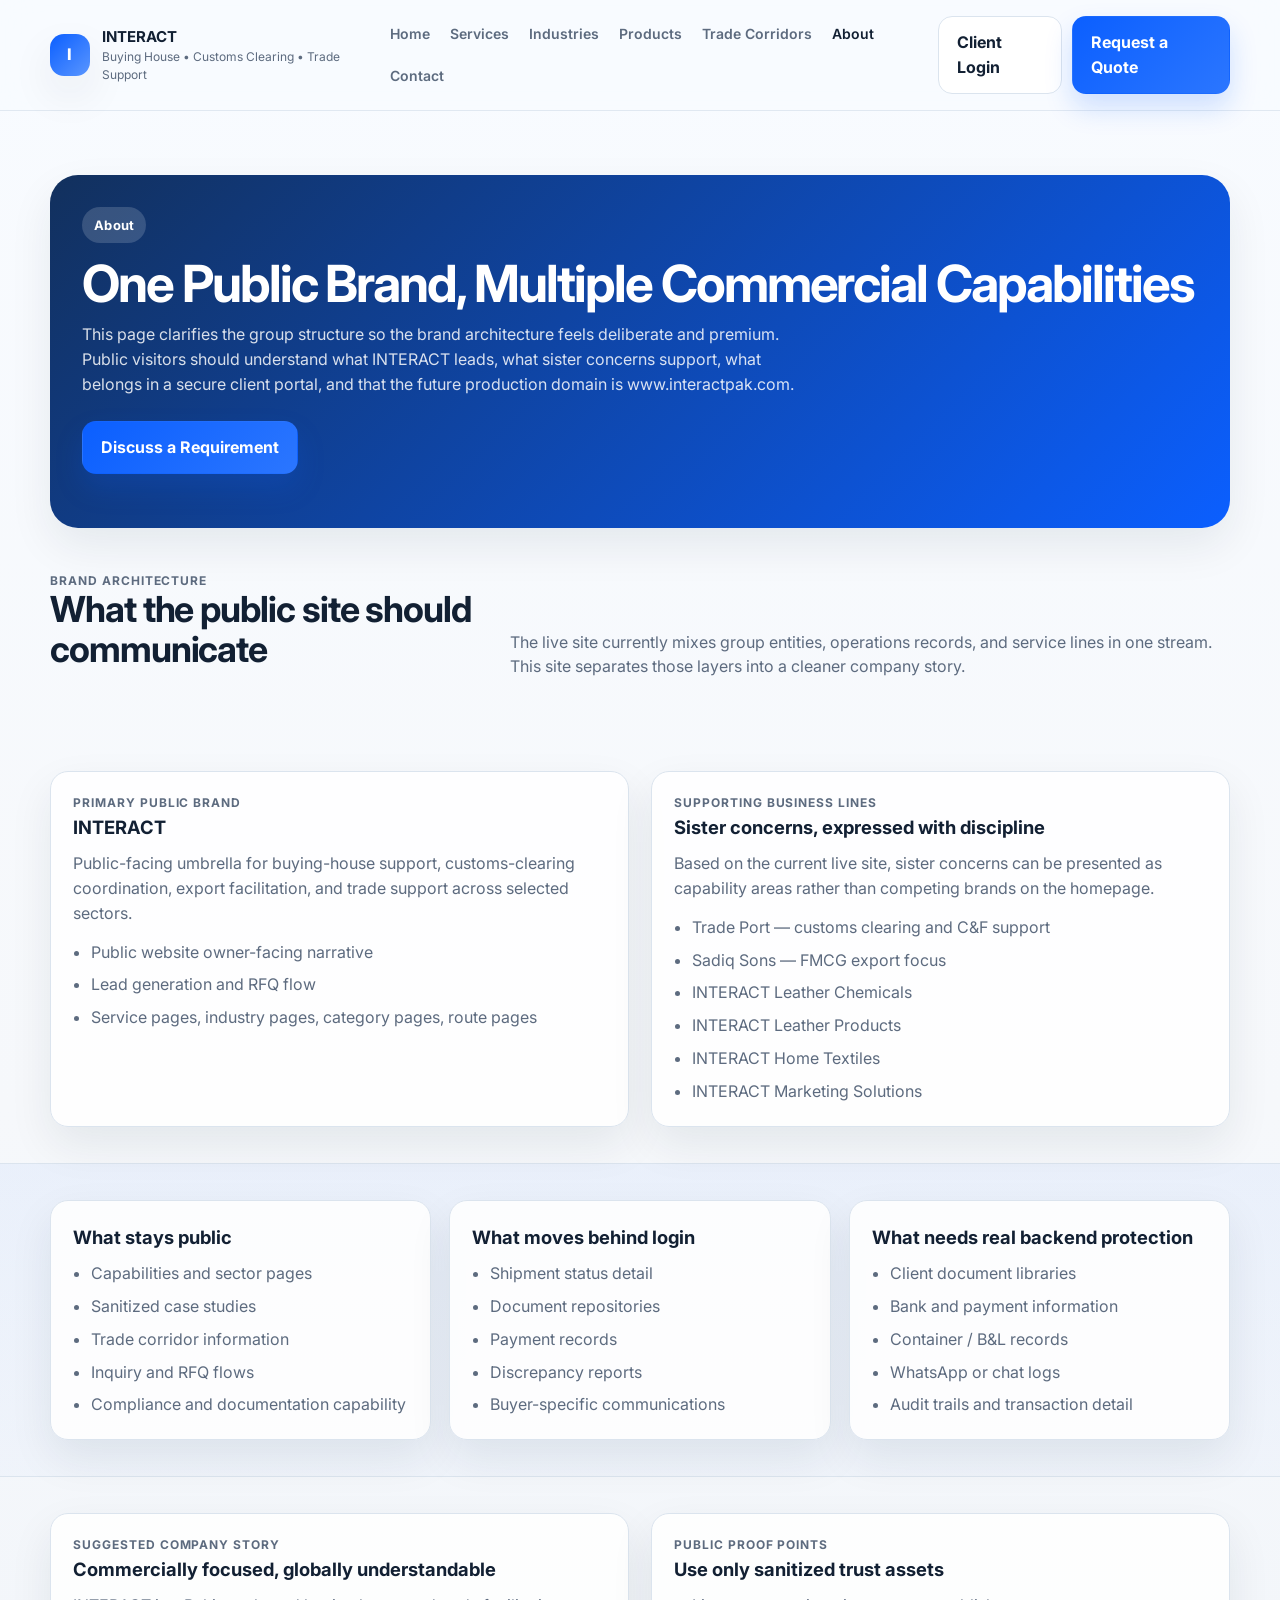
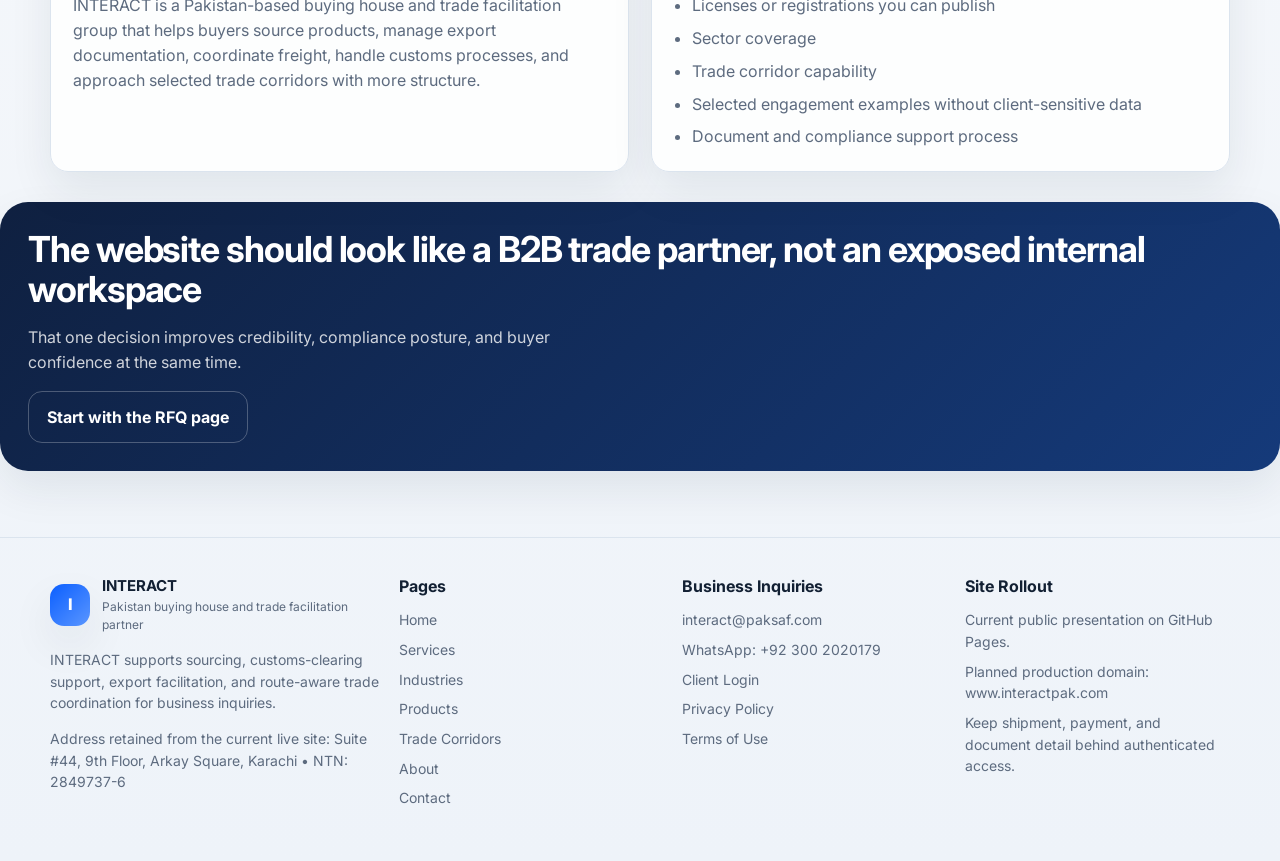
==== about.html @ 92e8a8b7 "Add about.html v3" ====
<!doctype html>
<html lang="en">
<head>
  <meta charset="utf-8" />
  <meta name="viewport" content="width=device-width, initial-scale=1" />
  <title>INTERACT — About</title>
  <meta name="description" content="INTERACT public website for buying house, customs clearing, export facilitation, trade support, and RFQ-based business inquiries." />
  <link rel="preconnect" href="https://fonts.googleapis.com">
  <link rel="preconnect" href="https://fonts.gstatic.com" crossorigin>
  <link href="https://fonts.googleapis.com/css2?family=Fraunces:opsz,wght@9..144,500;9..144,600;9..144,700&family=Inter:wght@400;500;600;700;800&display=swap" rel="stylesheet">
  <link rel="stylesheet" href="assets/styles.css" />
</head>
<body>
  <header class="site-header">
    <div class="container header-inner">
      <a class="brand" href="index.html">
        <span class="brand-mark">I</span>
        <span class="brand-copy"><strong>INTERACT</strong><span>Buying House • Customs Clearing • Trade Support</span></span>
      </a>
      <button class="nav-toggle" data-nav-toggle aria-label="Open navigation">Menu</button>
      <nav class="site-nav" data-nav>
        <a href="index.html" class="">Home</a>
<a href="services.html" class="">Services</a>
<a href="industries.html" class="">Industries</a>
<a href="products.html" class="">Products</a>
<a href="corridors.html" class="">Trade Corridors</a>
<a href="about.html" class="active">About</a>
<a href="contact.html" class="">Contact</a>
      </nav>
      <div class="header-actions">
        <a class="btn secondary" href="client-login.html">Client Login</a>
        <a class="btn primary" href="contact.html#rfq">Request a Quote</a>
      </div>
    </div>
  </header>
  <section class="page-hero"><div class="container"><div class="page-hero-box"><span class="eyebrow" style="background:rgba(255,255,255,.16);color:white;">About</span><h1>One Public Brand, Multiple Commercial Capabilities</h1><p>This page clarifies the group structure so the brand architecture feels deliberate and premium. Public visitors should understand what INTERACT leads, what sister concerns support, what belongs in a secure client portal, and that the future production domain is www.interactpak.com.</p><div class="hero-actions"><a class="btn primary" href="contact.html#rfq">Discuss a Requirement</a></div></div></div></section>
  <main>
    
<section class="section tight"><div class="container"><div class="section-header"><div><div class="kicker">Brand architecture</div><h2>What the public site should communicate</h2></div><p>The live site currently mixes group entities, operations records, and service lines in one stream. This site separates those layers into a cleaner company story.</p></div></div></section>
<section class="section"><div class="container split"><article class="card"><div class="kicker">Primary public brand</div><h3>INTERACT</h3><p>Public-facing umbrella for buying-house support, customs-clearing coordination, export facilitation, and trade support across selected sectors.</p><ul><li>Public website owner-facing narrative</li><li>Lead generation and RFQ flow</li><li>Service pages, industry pages, category pages, route pages</li></ul></article><article class="card"><div class="kicker">Supporting business lines</div><h3>Sister concerns, expressed with discipline</h3><p>Based on the current live site, sister concerns can be presented as capability areas rather than competing brands on the homepage.</p><ul><li>Trade Port — customs clearing and C&amp;F support</li><li>Sadiq Sons — FMCG export focus</li><li>INTERACT Leather Chemicals</li><li>INTERACT Leather Products</li><li>INTERACT Home Textiles</li><li>INTERACT Marketing Solutions</li></ul></article></div></section>
<section class="section band"><div class="container grid cols-3"><article class="card"><h3>What stays public</h3><ul><li>Capabilities and sector pages</li><li>Sanitized case studies</li><li>Trade corridor information</li><li>Inquiry and RFQ flows</li><li>Compliance and documentation capability</li></ul></article><article class="card"><h3>What moves behind login</h3><ul><li>Shipment status detail</li><li>Document repositories</li><li>Payment records</li><li>Discrepancy reports</li><li>Buyer-specific communications</li></ul></article><article class="card"><h3>What needs real backend protection</h3><ul><li>Client document libraries</li><li>Bank and payment information</li><li>Container / B&amp;L records</li><li>WhatsApp or chat logs</li><li>Audit trails and transaction detail</li></ul></article></div></section>
<section class="section"><div class="container split"><div class="card"><div class="kicker">Suggested company story</div><h3>Commercially focused, globally understandable</h3><p>INTERACT is a Pakistan-based buying house and trade facilitation group that helps buyers source products, manage export documentation, coordinate freight, handle customs processes, and approach selected trade corridors with more structure.</p></div><div class="card"><div class="kicker">Public proof points</div><h3>Use only sanitized trust assets</h3><ul><li>Licenses or registrations you can publish</li><li>Sector coverage</li><li>Trade corridor capability</li><li>Selected engagement examples without client-sensitive data</li><li>Document and compliance support process</li></ul></div></div><div class="quote-band"><h2 style="margin-top:0;">The website should look like a B2B trade partner, not an exposed internal workspace</h2><p>That one decision improves credibility, compliance posture, and buyer confidence at the same time.</p><a class="btn ghost" href="contact.html#rfq">Start with the RFQ page</a></div></div></section>

  </main>
  <footer class="site-footer">
    <div class="container footer-grid">
      <div>
        <div class="brand" style="margin-bottom:10px;">
          <span class="brand-mark">I</span>
          <span class="brand-copy"><strong>INTERACT</strong><span>Pakistan buying house and trade facilitation partner</span></span>
        </div>
        <p>INTERACT supports sourcing, customs-clearing support, export facilitation, and route-aware trade coordination for business inquiries.</p>
        <p class="notice">Address retained from the current live site: Suite #44, 9th Floor, Arkay Square, Karachi • NTN: 2849737-6</p>
      </div>
      <div>
        <h4>Pages</h4>
        <ul><li><a href="index.html">Home</a></li>
<li><a href="services.html">Services</a></li>
<li><a href="industries.html">Industries</a></li>
<li><a href="products.html">Products</a></li>
<li><a href="corridors.html">Trade Corridors</a></li>
<li><a href="about.html">About</a></li>
<li><a href="contact.html">Contact</a></li></ul>
      </div>
      <div>
        <h4>Business Inquiries</h4>
        <ul>
          <li><a href="mailto:interact@paksaf.com">interact@paksaf.com</a></li>
          <li><a href="https://wa.me/923002020179" target="_blank" rel="noopener">WhatsApp: +92 300 2020179</a></li>
          <li><a href="client-login.html">Client Login</a></li>
          <li><a href="privacy.html">Privacy Policy</a></li>
          <li><a href="terms.html">Terms of Use</a></li>
        </ul>
      </div>
      <div>
        <h4>Site Rollout</h4>
        <ul>
          <li>Current public presentation on GitHub Pages.</li>
          <li>Planned production domain: <a href="https://www.interactpak.com" target="_blank" rel="noopener">www.interactpak.com</a></li>
          <li>Keep shipment, payment, and document detail behind authenticated access.</li>
        </ul>
      </div>
    </div>
  </footer>
  <script src="assets/main.js"></script>
</body>
</html>
---- assets/styles.css ----
:root {
  --bg: #f6f8fb;
  --surface: #ffffff;
  --surface-2: #eef3f9;
  --text: #122033;
  --muted: #5d6b7f;
  --line: #dbe4ee;
  --brand: #0b5fff;
  --brand-2: #153a7a;
  --accent: #dff0ff;
  --success: #0f7a5c;
  --shadow: 0 18px 44px rgba(16, 34, 57, 0.08);
  --radius: 18px;
  --radius-sm: 12px;
  --container: 1180px;
}
* { box-sizing: border-box; }
html { scroll-behavior: smooth; }
body {
  margin: 0;
  font-family: Inter, ui-sans-serif, system-ui, -apple-system, BlinkMacSystemFont, "Segoe UI", sans-serif;
  color: var(--text);
  background: linear-gradient(180deg, #f8fbff 0%, #f6f8fb 45%, #eef3f9 100%);
  line-height: 1.55;
}
a { color: inherit; text-decoration: none; }
img { max-width: 100%; display: block; }
.container { width: min(var(--container), calc(100% - 32px)); margin: 0 auto; }
.eyebrow {
  display: inline-flex;
  align-items: center;
  gap: 8px;
  padding: 8px 12px;
  border-radius: 999px;
  background: rgba(11,95,255,0.08);
  color: var(--brand-2);
  font-size: 13px;
  font-weight: 700;
  letter-spacing: .02em;
}
.site-header {
  position: sticky;
  top: 0;
  z-index: 20;
  backdrop-filter: blur(18px);
  background: rgba(248, 251, 255, 0.88);
  border-bottom: 1px solid rgba(219,228,238,0.8);
}
.header-inner {
  display: flex;
  align-items: center;
  justify-content: space-between;
  gap: 16px;
  padding: 16px 0;
}
.brand {
  display: flex;
  align-items: center;
  gap: 12px;
  min-width: 0;
}
.brand-mark {
  width: 42px;
  height: 42px;
  border-radius: 14px;
  display: grid;
  place-items: center;
  background: linear-gradient(135deg, var(--brand), #5a96ff);
  color: white;
  font-weight: 800;
  box-shadow: var(--shadow);
}
.brand-copy strong { display: block; font-size: 15px; }
.brand-copy span { display: block; font-size: 12px; color: var(--muted); }
.nav-toggle {
  display: none;
  border: 1px solid var(--line);
  background: var(--surface);
  border-radius: 12px;
  padding: 10px 12px;
  font-weight: 700;
}
.site-nav {
  display: flex;
  align-items: center;
  gap: 20px;
  flex-wrap: wrap;
}
.site-nav a {
  font-size: 14px;
  color: var(--muted);
  font-weight: 600;
}
.site-nav a.active,
.site-nav a:hover { color: var(--text); }
.header-actions {
  display: flex;
  gap: 10px;
  align-items: center;
}
.btn {
  display: inline-flex;
  align-items: center;
  justify-content: center;
  gap: 10px;
  padding: 13px 18px;
  border-radius: 14px;
  border: 1px solid transparent;
  font-weight: 700;
  transition: .2s ease;
  cursor: pointer;
}
.btn.primary {
  background: linear-gradient(135deg, var(--brand), #2b76ff);
  color: white;
  box-shadow: 0 14px 28px rgba(11,95,255,0.18);
}
.btn.primary:hover { transform: translateY(-1px); }
.btn.secondary {
  background: var(--surface);
  color: var(--text);
  border-color: var(--line);
}
.btn.secondary:hover { background: var(--surface-2); }
.btn.ghost {
  background: transparent;
  border-color: rgba(255,255,255,0.25);
  color: white;
}
.hero {
  padding: 64px 0 34px;
}
.hero-grid {
  display: grid;
  grid-template-columns: 1.2fr .8fr;
  gap: 28px;
  align-items: stretch;
}
.hero-copy h1 {
  font-size: clamp(2.2rem, 5vw, 4.2rem);
  line-height: 1.02;
  margin: 16px 0 16px;
  letter-spacing: -0.04em;
}
.hero-copy p {
  margin: 0 0 24px;
  color: var(--muted);
  font-size: 1.08rem;
  max-width: 62ch;
}
.hero-actions {
  display: flex;
  gap: 14px;
  flex-wrap: wrap;
  margin-bottom: 22px;
}
.inline-list {
  display: flex;
  flex-wrap: wrap;
  gap: 10px;
  margin: 0;
  padding: 0;
  list-style: none;
}
.inline-list li {
  padding: 10px 12px;
  border-radius: 999px;
  border: 1px solid var(--line);
  background: rgba(255,255,255,0.72);
  font-size: 13px;
  font-weight: 600;
  color: var(--brand-2);
}
.hero-panel {
  background: linear-gradient(180deg, #14294a 0%, #102033 100%);
  color: white;
  border-radius: 26px;
  padding: 24px;
  box-shadow: var(--shadow);
  display: grid;
  gap: 18px;
}
.hero-panel h3 { margin: 0; font-size: 1.2rem; }
.hero-panel p { margin: 0; color: rgba(255,255,255,0.78); }
.panel-grid {
  display: grid;
  gap: 14px;
  grid-template-columns: repeat(2, 1fr);
}
.metric-card {
  background: rgba(255,255,255,0.06);
  border: 1px solid rgba(255,255,255,0.08);
  border-radius: 18px;
  padding: 18px;
}
.metric-card strong { display: block; font-size: 1.35rem; margin-bottom: 6px; }
.metric-card span { color: rgba(255,255,255,0.72); font-size: .92rem; }
.page-hero {
  padding: 64px 0 28px;
}
.page-hero-box {
  border-radius: 28px;
  padding: 32px;
  background: linear-gradient(135deg, #12305d 0%, #0b5fff 100%);
  color: white;
  box-shadow: var(--shadow);
}
.page-hero-box h1 {
  margin: 14px 0 12px;
  font-size: clamp(2rem, 4vw, 3.3rem);
  line-height: 1.05;
  letter-spacing: -0.04em;
}
.page-hero-box p {
  max-width: 72ch;
  color: rgba(255,255,255,0.84);
  margin: 0 0 24px;
}
.section {
  padding: 36px 0;
}
.section.tight { padding-top: 16px; }
.section-header {
  display: flex;
  align-items: end;
  justify-content: space-between;
  gap: 16px;
  margin-bottom: 20px;
}
.section-header h2,
.section h2 {
  margin: 0 0 10px;
  font-size: clamp(1.6rem, 2.8vw, 2.4rem);
  line-height: 1.1;
  letter-spacing: -0.03em;
}
.section-header p,
.section > p,
.copy p,
.section-copy {
  color: var(--muted);
  max-width: 72ch;
  margin: 0;
}
.grid {
  display: grid;
  gap: 18px;
}
.grid.cols-2 { grid-template-columns: repeat(2, 1fr); }
.grid.cols-3 { grid-template-columns: repeat(3, 1fr); }
.grid.cols-4 { grid-template-columns: repeat(4, 1fr); }
.card {
  background: rgba(255,255,255,0.88);
  border: 1px solid var(--line);
  border-radius: var(--radius);
  padding: 22px;
  box-shadow: var(--shadow);
}
.card h3, .card h4 { margin: 0 0 10px; font-size: 1.15rem; }
.card p { margin: 0 0 14px; color: var(--muted); }
.card ul {
  margin: 0;
  padding-left: 18px;
  color: var(--muted);
}
.card ul li + li { margin-top: 8px; }
.card-link {
  display: inline-flex;
  align-items: center;
  gap: 8px;
  margin-top: 14px;
  font-size: 14px;
  font-weight: 700;
  color: var(--brand);
}
.split {
  display: grid;
  gap: 22px;
  grid-template-columns: 1fr 1fr;
}
.highlight {
  background: linear-gradient(180deg, #ffffff 0%, #f1f6fd 100%);
}
.band {
  background: linear-gradient(180deg, rgba(11,95,255,0.05) 0%, rgba(11,95,255,0.02) 100%);
  border-top: 1px solid var(--line);
  border-bottom: 1px solid var(--line);
}
.steps {
  counter-reset: step;
  display: grid;
  gap: 16px;
}
.step {
  position: relative;
  padding: 20px 20px 20px 72px;
  background: rgba(255,255,255,0.9);
  border: 1px solid var(--line);
  border-radius: var(--radius);
  box-shadow: var(--shadow);
}
.step::before {
  counter-increment: step;
  content: counter(step);
  position: absolute;
  inset: 18px auto auto 18px;
  width: 38px;
  height: 38px;
  border-radius: 14px;
  display: grid;
  place-items: center;
  background: rgba(11,95,255,0.1);
  color: var(--brand-2);
  font-weight: 800;
}
.step h3 { margin: 0 0 8px; }
.step p { margin: 0; color: var(--muted); }
.quote-band {
  margin-top: 30px;
  background: linear-gradient(135deg, #0f2040 0%, #153a7a 100%);
  color: white;
  border-radius: 28px;
  padding: 28px;
  box-shadow: var(--shadow);
}
.quote-band p { color: rgba(255,255,255,0.8); max-width: 56ch; }
.table-wrap {
  overflow-x: auto;
  background: rgba(255,255,255,0.88);
  border: 1px solid var(--line);
  border-radius: var(--radius);
  box-shadow: var(--shadow);
}
table {
  width: 100%;
  border-collapse: collapse;
  min-width: 680px;
}
th, td {
  padding: 16px;
  border-bottom: 1px solid var(--line);
  text-align: left;
  vertical-align: top;
}
th {
  font-size: 13px;
  letter-spacing: 0.03em;
  text-transform: uppercase;
  color: var(--muted);
}
td { color: var(--text); }
.tag-row {
  display: flex;
  flex-wrap: wrap;
  gap: 8px;
  margin-top: 12px;
}
.tag {
  display: inline-flex;
  padding: 8px 10px;
  border-radius: 999px;
  background: var(--surface-2);
  color: var(--brand-2);
  font-size: 12px;
  font-weight: 700;
}
.form-grid {
  display: grid;
  gap: 14px;
  grid-template-columns: repeat(2, 1fr);
}
.form-grid .full { grid-column: 1 / -1; }
label {
  display: block;
  margin-bottom: 7px;
  font-size: 14px;
  font-weight: 700;
}
input, select, textarea {
  width: 100%;
  padding: 13px 14px;
  border: 1px solid var(--line);
  border-radius: 14px;
  background: white;
  color: var(--text);
  font: inherit;
}
textarea { min-height: 132px; resize: vertical; }
input:focus, select:focus, textarea:focus {
  outline: 3px solid rgba(11,95,255,0.15);
  border-color: rgba(11,95,255,0.55);
}
.note {
  margin-top: 12px;
  color: var(--muted);
  font-size: 14px;
}
.callout {
  border: 1px dashed rgba(11,95,255,0.35);
  background: rgba(11,95,255,0.06);
  border-radius: var(--radius);
  padding: 18px;
}
.site-footer {
  padding: 36px 0 52px;
  margin-top: 30px;
  border-top: 1px solid var(--line);
}
.footer-grid {
  display: grid;
  grid-template-columns: 1.25fr 1fr 1fr 1fr;
  gap: 18px;
}
.footer-grid h4 {
  margin: 0 0 10px;
  font-size: 1rem;
}
.footer-grid p,
.footer-grid li,
.footer-grid a {
  color: var(--muted);
  font-size: 14px;
}
.footer-grid ul {
  list-style: none;
  padding: 0;
  margin: 0;
  display: grid;
  gap: 8px;
}
.kicker {
  color: var(--muted);
  font-size: 12px;
  text-transform: uppercase;
  letter-spacing: .08em;
  font-weight: 700;
}
.notice {
  font-size: 14px;
  color: var(--muted);
  margin-top: 8px;
}
.center { text-align: center; }
@media (max-width: 980px) {
  .hero-grid,
  .split,
  .footer-grid,
  .grid.cols-4,
  .grid.cols-3,
  .grid.cols-2,
  .form-grid {
    grid-template-columns: 1fr;
  }
  .panel-grid { grid-template-columns: 1fr 1fr; }
  .header-inner { flex-wrap: wrap; }
  .header-actions { margin-left: auto; }
}
@media (max-width: 760px) {
  .nav-toggle { display: inline-flex; }
  .site-nav {
    width: 100%;
    display: none;
    flex-direction: column;
    align-items: flex-start;
    gap: 14px;
    padding: 14px 0 6px;
  }
  .site-nav.open { display: flex; }
  .header-actions {
    width: 100%;
    justify-content: flex-start;
    flex-wrap: wrap;
  }
  .page-hero-box,
  .hero-panel,
  .card,
  .step,
  .quote-band { padding: 22px; }
  .hero { padding-top: 44px; }
  .panel-grid { grid-template-columns: 1fr; }
}


.form-actions-stack {
  display: flex;
  gap: 12px;
  flex-wrap: wrap;
}
.notice-dark {
  color: rgba(255,255,255,0.82);
  margin: 10px 0 0;
}
.contact-mini-grid {
  display: grid;
  grid-template-columns: repeat(3, 1fr);
  gap: 14px;
}
.contact-mini-grid .card p {
  margin: 0;
}
@media (max-width: 860px) {
  .contact-mini-grid {
    grid-template-columns: 1fr;
  }
}
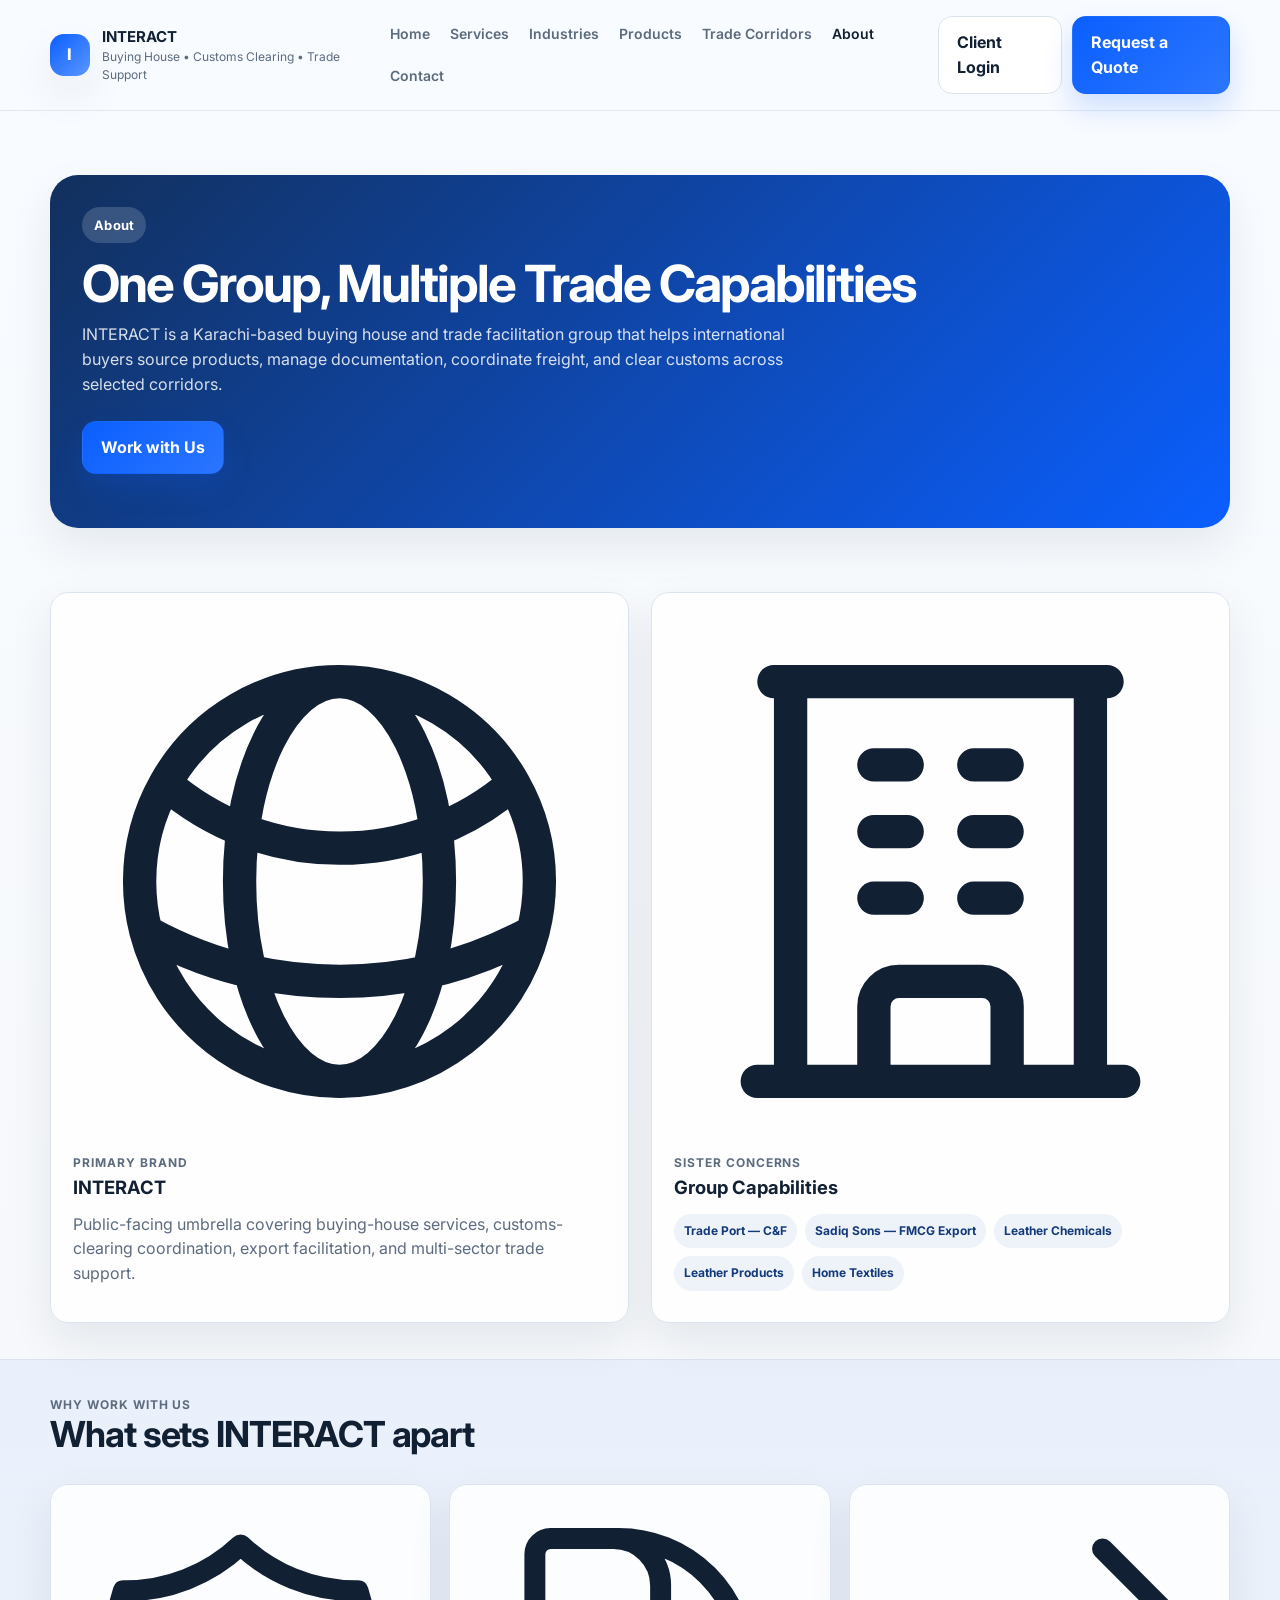
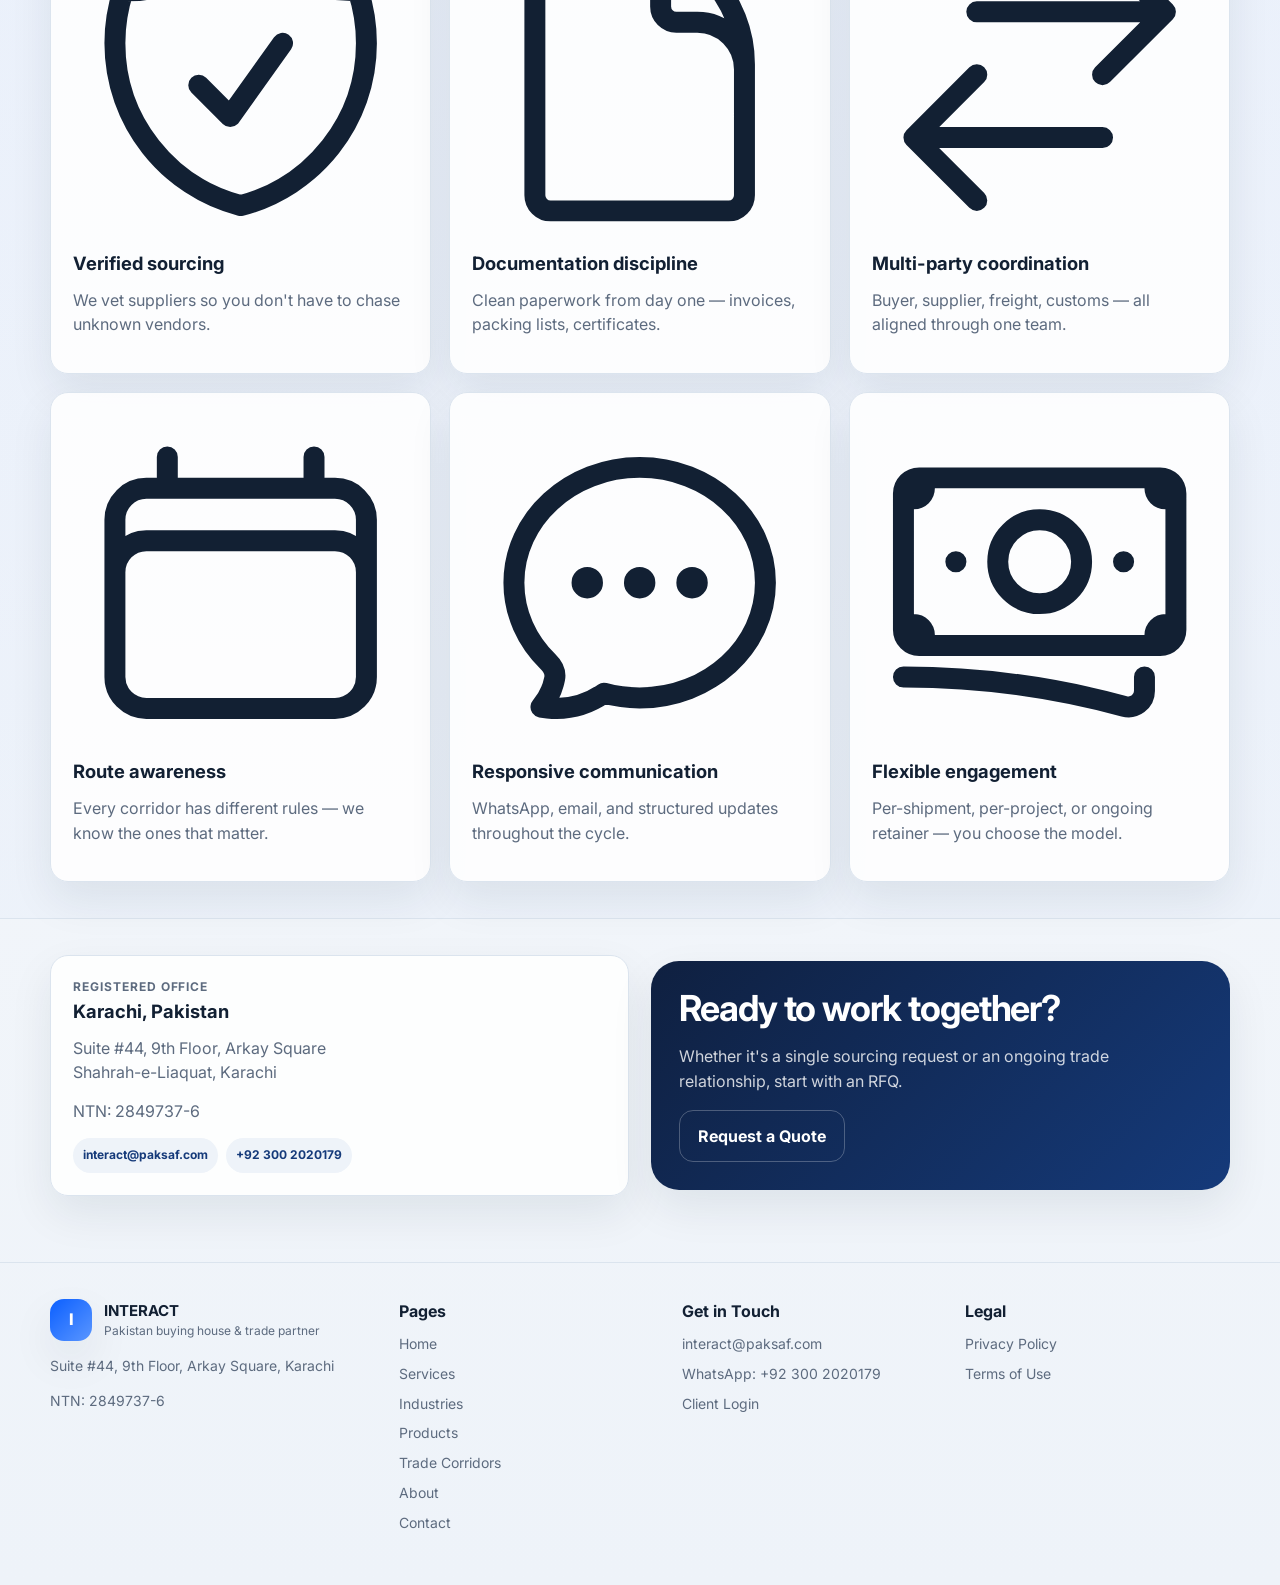
==== commit 9a136666: "Update about page content and structure" ====
--- a/about.html
+++ b/about.html
@@ -4,7 +4,7 @@
   <meta charset="utf-8" />
   <meta name="viewport" content="width=device-width, initial-scale=1" />
   <title>INTERACT — About</title>
-  <meta name="description" content="INTERACT public website for buying house, customs clearing, export facilitation, trade support, and RFQ-based business inquiries." />
+  <meta name="description" content="INTERACT is a Pakistan-based buying house and trade facilitation group supporting sourcing, customs, export, and commercial coordination." />
   <link rel="preconnect" href="https://fonts.googleapis.com">
   <link rel="preconnect" href="https://fonts.gstatic.com" crossorigin>
   <link href="https://fonts.googleapis.com/css2?family=Fraunces:opsz,wght@9..144,500;9..144,600;9..144,700&family=Inter:wght@400;500;600;700;800&display=swap" rel="stylesheet">
@@ -13,75 +13,113 @@
 <body>
   <header class="site-header">
     <div class="container header-inner">
-      <a class="brand" href="index.html">
-        <span class="brand-mark">I</span>
-        <span class="brand-copy"><strong>INTERACT</strong><span>Buying House • Customs Clearing • Trade Support</span></span>
-      </a>
+      <a class="brand" href="index.html"><span class="brand-mark">I</span><span class="brand-copy"><strong>INTERACT</strong><span>Buying House &bull; Customs Clearing &bull; Trade Support</span></span></a>
       <button class="nav-toggle" data-nav-toggle aria-label="Open navigation">Menu</button>
       <nav class="site-nav" data-nav>
-        <a href="index.html" class="">Home</a>
-<a href="services.html" class="">Services</a>
-<a href="industries.html" class="">Industries</a>
-<a href="products.html" class="">Products</a>
-<a href="corridors.html" class="">Trade Corridors</a>
-<a href="about.html" class="active">About</a>
-<a href="contact.html" class="">Contact</a>
+        <a href="index.html">Home</a><a href="services.html">Services</a><a href="industries.html">Industries</a><a href="products.html">Products</a><a href="corridors.html">Trade Corridors</a><a href="about.html" class="active">About</a><a href="contact.html">Contact</a>
       </nav>
-      <div class="header-actions">
-        <a class="btn secondary" href="client-login.html">Client Login</a>
-        <a class="btn primary" href="contact.html#rfq">Request a Quote</a>
-      </div>
+      <div class="header-actions"><a class="btn secondary" href="client-login.html">Client Login</a><a class="btn primary" href="contact.html#rfq">Request a Quote</a></div>
     </div>
   </header>
-  <section class="page-hero"><div class="container"><div class="page-hero-box"><span class="eyebrow" style="background:rgba(255,255,255,.16);color:white;">About</span><h1>One Public Brand, Multiple Commercial Capabilities</h1><p>This page clarifies the group structure so the brand architecture feels deliberate and premium. Public visitors should understand what INTERACT leads, what sister concerns support, what belongs in a secure client portal, and that the future production domain is www.interactpak.com.</p><div class="hero-actions"><a class="btn primary" href="contact.html#rfq">Discuss a Requirement</a></div></div></div></section>
+
+  <section class="page-hero"><div class="container"><div class="page-hero-box">
+    <span class="eyebrow" style="background:rgba(255,255,255,.16);color:white;">About</span>
+    <h1>One Group, Multiple Trade Capabilities</h1>
+    <p>INTERACT is a Karachi-based buying house and trade facilitation group that helps international buyers source products, manage documentation, coordinate freight, and clear customs across selected corridors.</p>
+    <div class="hero-actions"><a class="btn primary" href="contact.html#rfq">Work with Us</a></div>
+  </div></div></section>
+
   <main>
-    
-<section class="section tight"><div class="container"><div class="section-header"><div><div class="kicker">Brand architecture</div><h2>What the public site should communicate</h2></div><p>The live site currently mixes group entities, operations records, and service lines in one stream. This site separates those layers into a cleaner company story.</p></div></div></section>
-<section class="section"><div class="container split"><article class="card"><div class="kicker">Primary public brand</div><h3>INTERACT</h3><p>Public-facing umbrella for buying-house support, customs-clearing coordination, export facilitation, and trade support across selected sectors.</p><ul><li>Public website owner-facing narrative</li><li>Lead generation and RFQ flow</li><li>Service pages, industry pages, category pages, route pages</li></ul></article><article class="card"><div class="kicker">Supporting business lines</div><h3>Sister concerns, expressed with discipline</h3><p>Based on the current live site, sister concerns can be presented as capability areas rather than competing brands on the homepage.</p><ul><li>Trade Port — customs clearing and C&amp;F support</li><li>Sadiq Sons — FMCG export focus</li><li>INTERACT Leather Chemicals</li><li>INTERACT Leather Products</li><li>INTERACT Home Textiles</li><li>INTERACT Marketing Solutions</li></ul></article></div></section>
-<section class="section band"><div class="container grid cols-3"><article class="card"><h3>What stays public</h3><ul><li>Capabilities and sector pages</li><li>Sanitized case studies</li><li>Trade corridor information</li><li>Inquiry and RFQ flows</li><li>Compliance and documentation capability</li></ul></article><article class="card"><h3>What moves behind login</h3><ul><li>Shipment status detail</li><li>Document repositories</li><li>Payment records</li><li>Discrepancy reports</li><li>Buyer-specific communications</li></ul></article><article class="card"><h3>What needs real backend protection</h3><ul><li>Client document libraries</li><li>Bank and payment information</li><li>Container / B&amp;L records</li><li>WhatsApp or chat logs</li><li>Audit trails and transaction detail</li></ul></article></div></section>
-<section class="section"><div class="container split"><div class="card"><div class="kicker">Suggested company story</div><h3>Commercially focused, globally understandable</h3><p>INTERACT is a Pakistan-based buying house and trade facilitation group that helps buyers source products, manage export documentation, coordinate freight, handle customs processes, and approach selected trade corridors with more structure.</p></div><div class="card"><div class="kicker">Public proof points</div><h3>Use only sanitized trust assets</h3><ul><li>Licenses or registrations you can publish</li><li>Sector coverage</li><li>Trade corridor capability</li><li>Selected engagement examples without client-sensitive data</li><li>Document and compliance support process</li></ul></div></div><div class="quote-band"><h2 style="margin-top:0;">The website should look like a B2B trade partner, not an exposed internal workspace</h2><p>That one decision improves credibility, compliance posture, and buyer confidence at the same time.</p><a class="btn ghost" href="contact.html#rfq">Start with the RFQ page</a></div></div></section>
+    <section class="section">
+      <div class="container split">
+        <article class="card">
+          <div class="ic"><svg xmlns="http://www.w3.org/2000/svg" fill="none" viewBox="0 0 24 24" stroke-width="1.5" stroke="currentColor"><path stroke-linecap="round" stroke-linejoin="round" d="M12 21a9.004 9.004 0 0 0 8.716-6.747M12 21a9.004 9.004 0 0 1-8.716-6.747M12 21c2.485 0 4.5-4.03 4.5-9S14.485 3 12 3m0 18c-2.485 0-4.5-4.03-4.5-9S9.515 3 12 3m0 0a8.997 8.997 0 0 1 7.843 4.582M12 3a8.997 8.997 0 0 0-7.843 4.582m15.686 0A11.953 11.953 0 0 1 12 10.5c-2.998 0-5.74-1.1-7.843-2.918m15.686 0A8.959 8.959 0 0 1 21 12c0 .778-.099 1.533-.284 2.253m0 0A17.919 17.919 0 0 1 12 16.5c-3.162 0-6.133-.815-8.716-2.247m0 0A9.015 9.015 0 0 1 3 12c0-1.605.42-3.113 1.157-4.418"/></svg></div>
+          <div class="kicker">Primary brand</div>
+          <h3>INTERACT</h3>
+          <p>Public-facing umbrella covering buying-house services, customs-clearing coordination, export facilitation, and multi-sector trade support.</p>
+        </article>
+        <article class="card">
+          <div class="ic"><svg xmlns="http://www.w3.org/2000/svg" fill="none" viewBox="0 0 24 24" stroke-width="1.5" stroke="currentColor"><path stroke-linecap="round" stroke-linejoin="round" d="M3.75 21h16.5M4.5 3h15M5.25 3v18m13.5-18v18M9 6.75h1.5m-1.5 3h1.5m-1.5 3h1.5m3-6H15m-1.5 3H15m-1.5 3H15M9 21v-3.375c0-.621.504-1.125 1.125-1.125h3.75c.621 0 1.125.504 1.125 1.125V21"/></svg></div>
+          <div class="kicker">Sister concerns</div>
+          <h3>Group Capabilities</h3>
+          <div class="tag-row">
+            <span class="tag">Trade Port — C&amp;F</span>
+            <span class="tag">Sadiq Sons — FMCG Export</span>
+            <span class="tag">Leather Chemicals</span>
+            <span class="tag">Leather Products</span>
+            <span class="tag">Home Textiles</span>
+          </div>
+        </article>
+      </div>
+    </section>
 
+    <section class="section band">
+      <div class="container">
+        <div class="section-header"><div><div class="kicker">Why work with us</div><h2>What sets INTERACT apart</h2></div></div>
+        <div class="grid cols-3">
+          <article class="card compact">
+            <div class="ic"><svg xmlns="http://www.w3.org/2000/svg" fill="none" viewBox="0 0 24 24" stroke-width="1.5" stroke="currentColor"><path stroke-linecap="round" stroke-linejoin="round" d="M9 12.75 11.25 15 15 9.75m-3-7.036A11.959 11.959 0 0 1 3.598 6 11.99 11.99 0 0 0 3 9.749c0 5.592 3.824 10.29 9 11.623 5.176-1.332 9-6.03 9-11.622 0-1.31-.21-2.571-.598-3.751h-.152c-3.196 0-6.1-1.248-8.25-3.285Z"/></svg></div>
+            <h3>Verified sourcing</h3>
+            <p>We vet suppliers so you don't have to chase unknown vendors.</p>
+          </article>
+          <article class="card compact">
+            <div class="ic"><svg xmlns="http://www.w3.org/2000/svg" fill="none" viewBox="0 0 24 24" stroke-width="1.5" stroke="currentColor"><path stroke-linecap="round" stroke-linejoin="round" d="M19.5 14.25v-2.625a3.375 3.375 0 0 0-3.375-3.375h-1.5A1.125 1.125 0 0 1 13.5 7.125v-1.5a3.375 3.375 0 0 0-3.375-3.375H8.25m2.25 0H5.625c-.621 0-1.125.504-1.125 1.125v17.25c0 .621.504 1.125 1.125 1.125h12.75c.621 0 1.125-.504 1.125-1.125V11.25a9 9 0 0 0-9-9Z"/></svg></div>
+            <h3>Documentation discipline</h3>
+            <p>Clean paperwork from day one — invoices, packing lists, certificates.</p>
+          </article>
+          <article class="card compact">
+            <div class="ic"><svg xmlns="http://www.w3.org/2000/svg" fill="none" viewBox="0 0 24 24" stroke-width="1.5" stroke="currentColor"><path stroke-linecap="round" stroke-linejoin="round" d="M7.5 21 3 16.5m0 0L7.5 12M3 16.5h13.5m0-13.5L21 7.5m0 0L16.5 12M21 7.5H7.5"/></svg></div>
+            <h3>Multi-party coordination</h3>
+            <p>Buyer, supplier, freight, customs — all aligned through one team.</p>
+          </article>
+          <article class="card compact">
+            <div class="ic"><svg xmlns="http://www.w3.org/2000/svg" fill="none" viewBox="0 0 24 24" stroke-width="1.5" stroke="currentColor"><path stroke-linecap="round" stroke-linejoin="round" d="M6.75 3v2.25M17.25 3v2.25M3 18.75V7.5a2.25 2.25 0 0 1 2.25-2.25h13.5A2.25 2.25 0 0 1 21 7.5v11.25m-18 0A2.25 2.25 0 0 0 5.25 21h13.5A2.25 2.25 0 0 0 21 18.75m-18 0v-7.5A2.25 2.25 0 0 1 5.25 9h13.5A2.25 2.25 0 0 1 21 11.25v7.5"/></svg></div>
+            <h3>Route awareness</h3>
+            <p>Every corridor has different rules — we know the ones that matter.</p>
+          </article>
+          <article class="card compact">
+            <div class="ic"><svg xmlns="http://www.w3.org/2000/svg" fill="none" viewBox="0 0 24 24" stroke-width="1.5" stroke="currentColor"><path stroke-linecap="round" stroke-linejoin="round" d="M8.625 12a.375.375 0 1 1-.75 0 .375.375 0 0 1 .75 0Zm0 0H8.25m4.125 0a.375.375 0 1 1-.75 0 .375.375 0 0 1 .75 0Zm0 0H12m4.125 0a.375.375 0 1 1-.75 0 .375.375 0 0 1 .75 0Zm0 0h-.375M21 12c0 4.556-4.03 8.25-9 8.25a9.764 9.764 0 0 1-2.555-.337A5.972 5.972 0 0 1 5.41 20.97a5.969 5.969 0 0 1-.474-.065 4.48 4.48 0 0 0 .978-2.025c.09-.457-.133-.901-.467-1.226C3.93 16.178 3 14.189 3 12c0-4.556 4.03-8.25 9-8.25s9 3.694 9 8.25Z"/></svg></div>
+            <h3>Responsive communication</h3>
+            <p>WhatsApp, email, and structured updates throughout the cycle.</p>
+          </article>
+          <article class="card compact">
+            <div class="ic"><svg xmlns="http://www.w3.org/2000/svg" fill="none" viewBox="0 0 24 24" stroke-width="1.5" stroke="currentColor"><path stroke-linecap="round" stroke-linejoin="round" d="M2.25 18.75a60.07 60.07 0 0 1 15.797 2.101c.727.198 1.453-.342 1.453-1.096V18.75M3.75 4.5v.75A.75.75 0 0 1 3 6h-.75m0 0v-.375c0-.621.504-1.125 1.125-1.125H20.25M2.25 6v9m18-10.5v.75c0 .414.336.75.75.75h.75m-1.5-1.5h.375c.621 0 1.125.504 1.125 1.125v9.75c0 .621-.504 1.125-1.125 1.125h-.375m1.5-1.5H21a.75.75 0 0 0-.75.75v.75m0 0H3.75m0 0h-.375a1.125 1.125 0 0 1-1.125-1.125V15m1.5 1.5v-.75A.75.75 0 0 0 3 15h-.75M15 10.5a3 3 0 1 1-6 0 3 3 0 0 1 6 0Zm3 0h.008v.008H18V10.5Zm-12 0h.008v.008H6V10.5Z"/></svg></div>
+            <h3>Flexible engagement</h3>
+            <p>Per-shipment, per-project, or ongoing retainer — you choose the model.</p>
+          </article>
+        </div>
+      </div>
+    </section>
+
+    <section class="section">
+      <div class="container split">
+        <div class="card">
+          <div class="kicker">Registered office</div>
+          <h3>Karachi, Pakistan</h3>
+          <p>Suite #44, 9th Floor, Arkay Square<br>Shahrah-e-Liaquat, Karachi</p>
+          <p>NTN: 2849737-6</p>
+          <div class="tag-row" style="margin-top:14px;">
+            <span class="tag">interact@paksaf.com</span>
+            <span class="tag">+92 300 2020179</span>
+          </div>
+        </div>
+        <div class="quote-band" style="margin-top:0; align-self:center;">
+          <h2>Ready to work together?</h2>
+          <p>Whether it's a single sourcing request or an ongoing trade relationship, start with an RFQ.</p>
+          <a class="btn ghost" href="contact.html#rfq">Request a Quote</a>
+        </div>
+      </div>
+    </section>
   </main>
+
   <footer class="site-footer">
     <div class="container footer-grid">
-      <div>
-        <div class="brand" style="margin-bottom:10px;">
-          <span class="brand-mark">I</span>
-          <span class="brand-copy"><strong>INTERACT</strong><span>Pakistan buying house and trade facilitation partner</span></span>
-        </div>
-        <p>INTERACT supports sourcing, customs-clearing support, export facilitation, and route-aware trade coordination for business inquiries.</p>
-        <p class="notice">Address retained from the current live site: Suite #44, 9th Floor, Arkay Square, Karachi • NTN: 2849737-6</p>
-      </div>
-      <div>
-        <h4>Pages</h4>
-        <ul><li><a href="index.html">Home</a></li>
-<li><a href="services.html">Services</a></li>
-<li><a href="industries.html">Industries</a></li>
-<li><a href="products.html">Products</a></li>
-<li><a href="corridors.html">Trade Corridors</a></li>
-<li><a href="about.html">About</a></li>
-<li><a href="contact.html">Contact</a></li></ul>
-      </div>
-      <div>
-        <h4>Business Inquiries</h4>
-        <ul>
-          <li><a href="mailto:interact@paksaf.com">interact@paksaf.com</a></li>
-          <li><a href="https://wa.me/923002020179" target="_blank" rel="noopener">WhatsApp: +92 300 2020179</a></li>
-          <li><a href="client-login.html">Client Login</a></li>
-          <li><a href="privacy.html">Privacy Policy</a></li>
-          <li><a href="terms.html">Terms of Use</a></li>
-        </ul>
-      </div>
-      <div>
-        <h4>Site Rollout</h4>
-        <ul>
-          <li>Current public presentation on GitHub Pages.</li>
-          <li>Planned production domain: <a href="https://www.interactpak.com" target="_blank" rel="noopener">www.interactpak.com</a></li>
-          <li>Keep shipment, payment, and document detail behind authenticated access.</li>
-        </ul>
-      </div>
+      <div><div class="brand" style="margin-bottom:10px;"><span class="brand-mark">I</span><span class="brand-copy"><strong>INTERACT</strong><span>Pakistan buying house &amp; trade partner</span></span></div><p>Suite #44, 9th Floor, Arkay Square, Karachi</p><p class="notice">NTN: 2849737-6</p></div>
+      <div><h4>Pages</h4><ul><li><a href="index.html">Home</a></li><li><a href="services.html">Services</a></li><li><a href="industries.html">Industries</a></li><li><a href="products.html">Products</a></li><li><a href="corridors.html">Trade Corridors</a></li><li><a href="about.html">About</a></li><li><a href="contact.html">Contact</a></li></ul></div>
+      <div><h4>Get in Touch</h4><ul><li><a href="mailto:interact@paksaf.com">interact@paksaf.com</a></li><li><a href="https://wa.me/923002020179" target="_blank" rel="noopener">WhatsApp: +92 300 2020179</a></li><li><a href="client-login.html">Client Login</a></li></ul></div>
+      <div><h4>Legal</h4><ul><li><a href="privacy.html">Privacy Policy</a></li><li><a href="terms.html">Terms of Use</a></li></ul></div>
     </div>
   </footer>
   <script src="assets/main.js"></script>
 </body>
-</html>
+          </html>
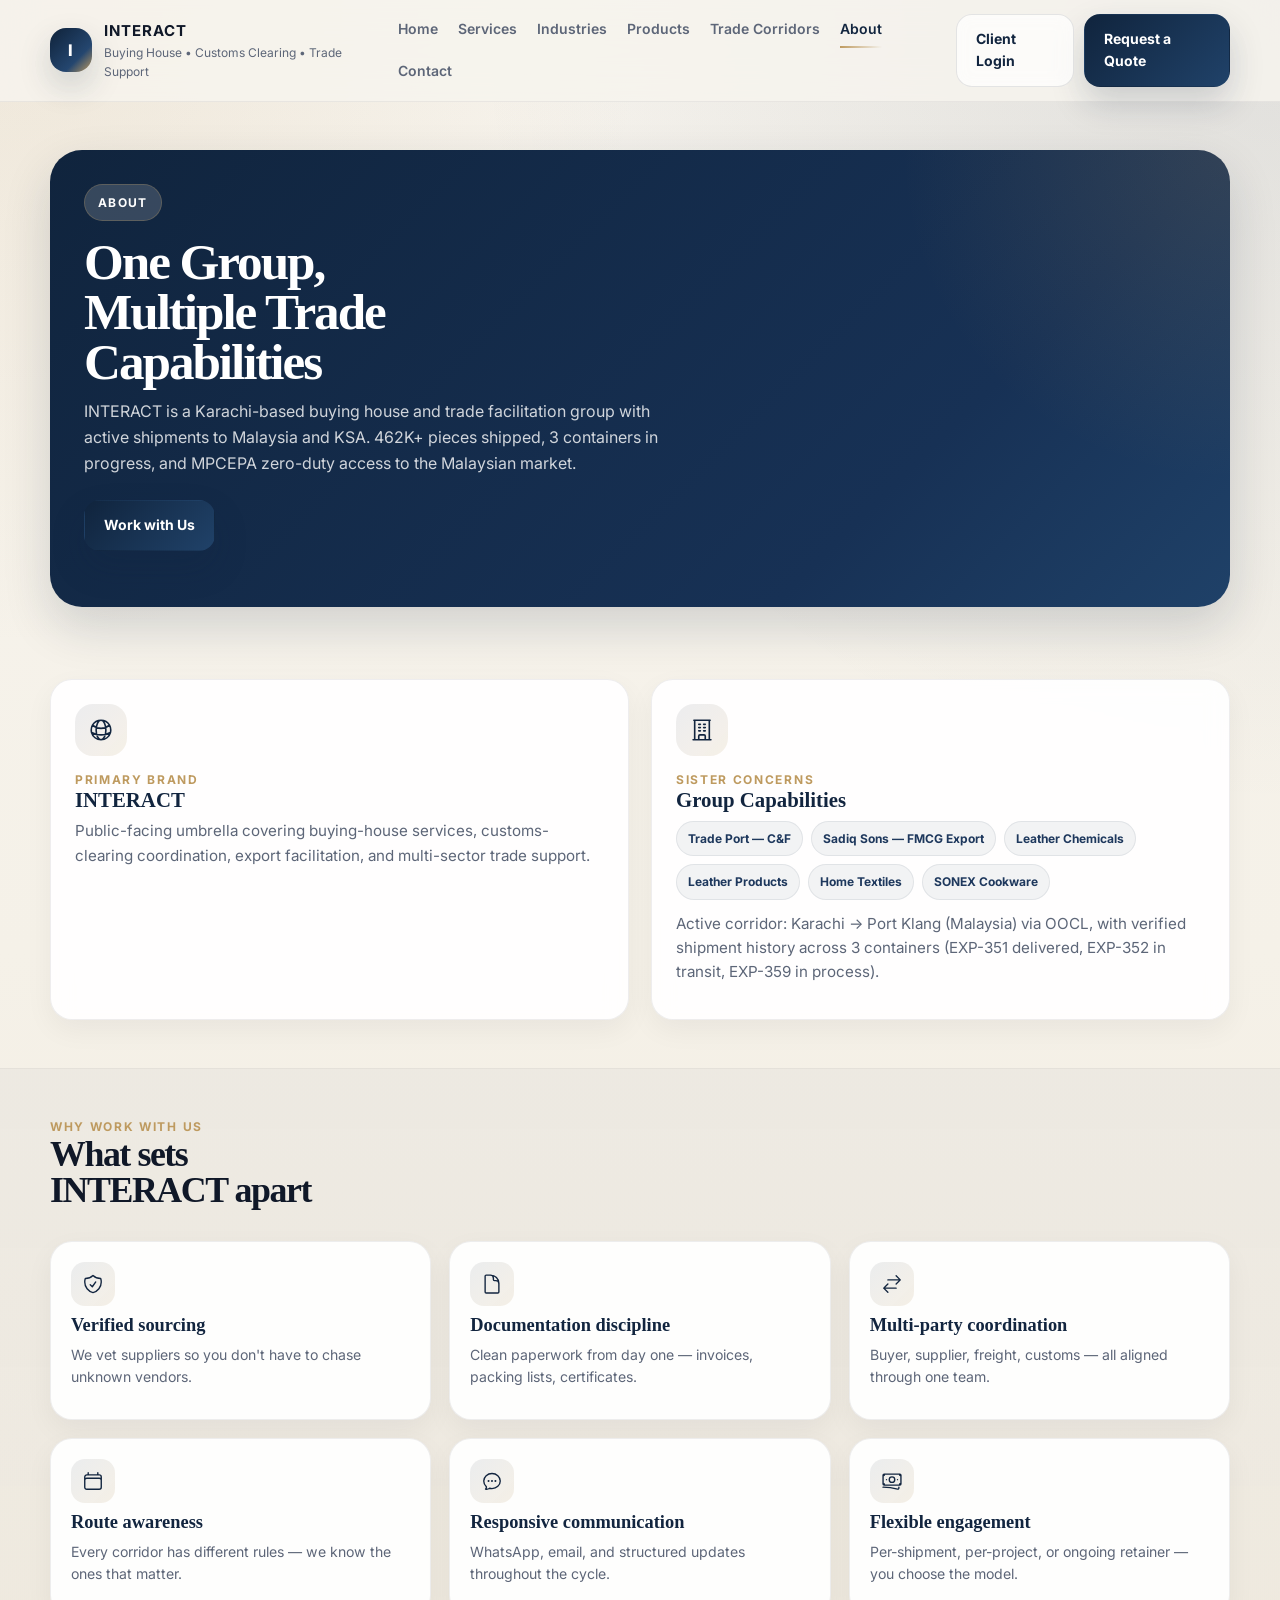
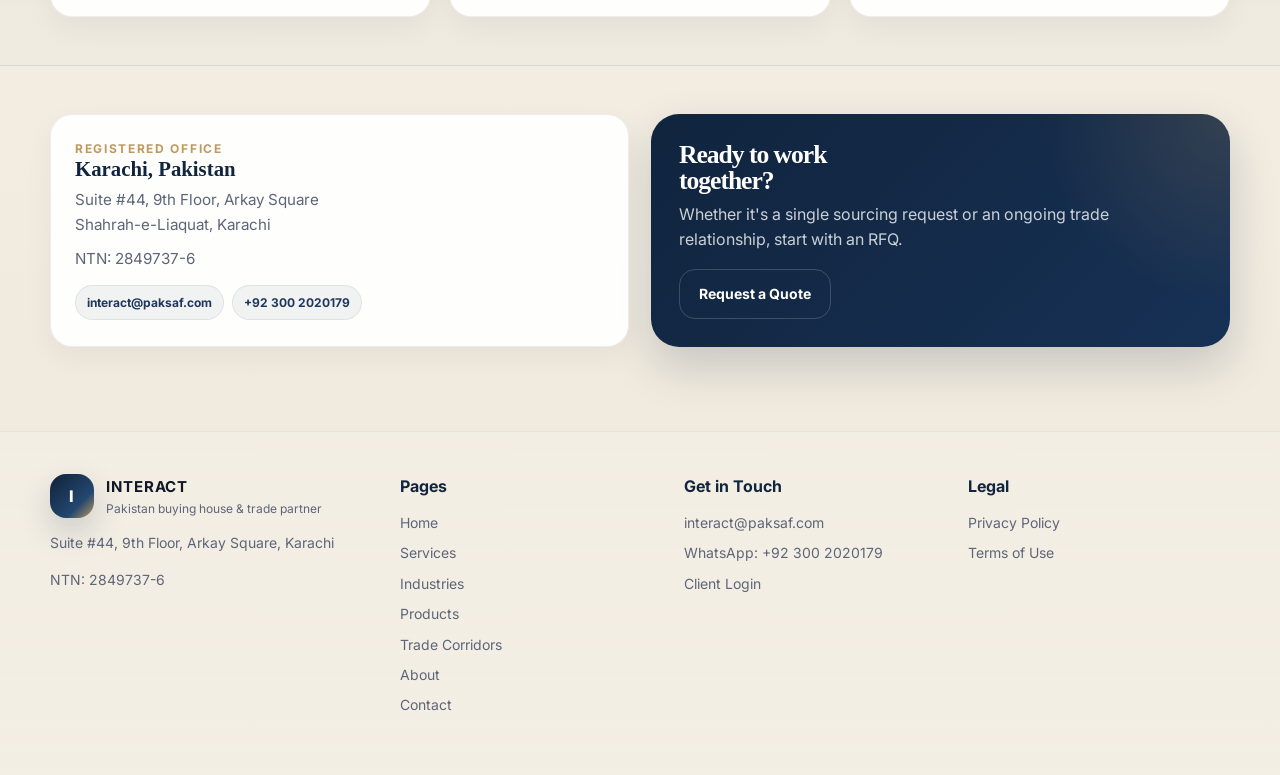
==== commit 9089a4c5: "Update about section with new shipment details" ====
--- a/about.html
+++ b/about.html
@@ -25,11 +25,12 @@
   <section class="page-hero"><div class="container"><div class="page-hero-box">
     <span class="eyebrow" style="background:rgba(255,255,255,.16);color:white;">About</span>
     <h1>One Group, Multiple Trade Capabilities</h1>
-    <p>INTERACT is a Karachi-based buying house and trade facilitation group that helps international buyers source products, manage documentation, coordinate freight, and clear customs across selected corridors.</p>
+    <p>INTERACT is a Karachi-based buying house and trade facilitation group with active shipments to Malaysia and KSA. 462K+ pieces shipped, 3 containers in progress, and MPCEPA zero-duty access to the Malaysian market.</p>
     <div class="hero-actions"><a class="btn primary" href="contact.html#rfq">Work with Us</a></div>
   </div></div></section>
 
   <main>
+    <!-- GROUP STRUCTURE -->
     <section class="section">
       <div class="container split">
         <article class="card">
@@ -48,14 +49,22 @@
             <span class="tag">Leather Chemicals</span>
             <span class="tag">Leather Products</span>
             <span class="tag">Home Textiles</span>
+            <span class="tag">SONEX Cookware</span>
           </div>
+          <p class="note" style="margin-top:12px;">Active corridor: Karachi &rarr; Port Klang (Malaysia) via OOCL, with verified shipment history across 3 containers (EXP-351 delivered, EXP-352 in transit, EXP-359 in process).</p>
         </article>
       </div>
     </section>
 
+    <!-- WHY INTERACT -->
     <section class="section band">
       <div class="container">
-        <div class="section-header"><div><div class="kicker">Why work with us</div><h2>What sets INTERACT apart</h2></div></div>
+        <div class="section-header">
+          <div>
+            <div class="kicker">Why work with us</div>
+            <h2>What sets INTERACT apart</h2>
+          </div>
+        </div>
         <div class="grid cols-3">
           <article class="card compact">
             <div class="ic"><svg xmlns="http://www.w3.org/2000/svg" fill="none" viewBox="0 0 24 24" stroke-width="1.5" stroke="currentColor"><path stroke-linecap="round" stroke-linejoin="round" d="M9 12.75 11.25 15 15 9.75m-3-7.036A11.959 11.959 0 0 1 3.598 6 11.99 11.99 0 0 0 3 9.749c0 5.592 3.824 10.29 9 11.623 5.176-1.332 9-6.03 9-11.622 0-1.31-.21-2.571-.598-3.751h-.152c-3.196 0-6.1-1.248-8.25-3.285Z"/></svg></div>
@@ -91,6 +100,7 @@
       </div>
     </section>
 
+    <!-- OFFICE -->
     <section class="section">
       <div class="container split">
         <div class="card">
@@ -122,4 +132,4 @@
   </footer>
   <script src="assets/main.js"></script>
 </body>
-          </html>
+</html>
--- a/assets/styles.css
+++ b/assets/styles.css
@@ -1,506 +1,379 @@
-
 :root {
-  --bg: #f6f8fb;
-  --surface: #ffffff;
-  --surface-2: #eef3f9;
-  --text: #122033;
-  --muted: #5d6b7f;
-  --line: #dbe4ee;
-  --brand: #0b5fff;
-  --brand-2: #153a7a;
-  --accent: #dff0ff;
-  --success: #0f7a5c;
-  --shadow: 0 18px 44px rgba(16, 34, 57, 0.08);
-  --radius: 18px;
-  --radius-sm: 12px;
+  --bg: #f5f1e8;
+  --bg-2: #efe7d7;
+  --surface: rgba(255, 255, 255, 0.76);
+  --surface-strong: rgba(255, 255, 255, 0.92);
+  --text: #101828;
+  --muted: #5d6678;
+  --line: rgba(16, 24, 40, 0.10);
+  --brand: #12253f;
+  --brand-2: #1e385d;
+  --brand-3: #2c4c78;
+  --accent: #be9a5f;
+  --accent-soft: rgba(190, 154, 95, 0.12);
+  --accent-line: rgba(190, 154, 95, 0.28);
+  --success: #1f6a61;
+  --radius: 22px;
+  --radius-sm: 15px;
   --container: 1180px;
+  --shadow: 0 20px 50px rgba(17, 24, 39, 0.08);
+  --shadow-soft: 0 10px 28px rgba(17, 24, 39, 0.05);
+  --display: "Fraunces", Georgia, serif;
+  --sans: "Inter", ui-sans-serif, system-ui, -apple-system, sans-serif;
 }
 * { box-sizing: border-box; }
 html { scroll-behavior: smooth; }
 body {
-  margin: 0;
-  font-family: Inter, ui-sans-serif, system-ui, -apple-system, BlinkMacSystemFont, "Segoe UI", sans-serif;
-  color: var(--text);
-  background: linear-gradient(180deg, #f8fbff 0%, #f6f8fb 45%, #eef3f9 100%);
-  line-height: 1.55;
+  margin: 0; color: var(--text); font-family: var(--sans); line-height: 1.6;
+  background:
+    radial-gradient(circle at top left, rgba(190,154,95,0.14), transparent 24%),
+    radial-gradient(circle at top right, rgba(18,37,63,0.10), transparent 30%),
+    linear-gradient(180deg, #f7f4ee 0%, #f5f1e8 40%, #efe8db 100%);
 }
 a { color: inherit; text-decoration: none; }
 img { max-width: 100%; display: block; }
 .container { width: min(var(--container), calc(100% - 32px)); margin: 0 auto; }
-.eyebrow {
-  display: inline-flex;
-  align-items: center;
-  gap: 8px;
-  padding: 8px 12px;
-  border-radius: 999px;
-  background: rgba(11,95,255,0.08);
-  color: var(--brand-2);
-  font-size: 13px;
-  font-weight: 700;
-  letter-spacing: .02em;
-}
+
+/* -- HEADER -- */
 .site-header {
-  position: sticky;
-  top: 0;
-  z-index: 20;
+  position: sticky; top: 0; z-index: 20;
   backdrop-filter: blur(18px);
-  background: rgba(248, 251, 255, 0.88);
-  border-bottom: 1px solid rgba(219,228,238,0.8);
+  background: rgba(247, 244, 238, 0.82);
+  border-bottom: 1px solid rgba(16, 24, 40, 0.06);
 }
 .header-inner {
-  display: flex;
-  align-items: center;
-  justify-content: space-between;
-  gap: 16px;
-  padding: 16px 0;
-}
-.brand {
-  display: flex;
-  align-items: center;
-  gap: 12px;
-  min-width: 0;
-}
+  display: flex; align-items: center; justify-content: space-between;
+  gap: 18px; padding: 14px 0;
+}
+.brand { display: flex; align-items: center; gap: 12px; }
 .brand-mark {
-  width: 42px;
-  height: 42px;
-  border-radius: 14px;
-  display: grid;
-  place-items: center;
-  background: linear-gradient(135deg, var(--brand), #5a96ff);
-  color: white;
-  font-weight: 800;
-  box-shadow: var(--shadow);
-}
-.brand-copy strong { display: block; font-size: 15px; }
+  width: 44px; height: 44px; border-radius: 16px;
+  display: grid; place-items: center;
+  background: linear-gradient(135deg, #0f2239 0%, #24466f 68%, #be9a5f 100%);
+  color: #fff; font-weight: 800; letter-spacing: .03em;
+  box-shadow: 0 14px 32px rgba(18, 37, 63, 0.18);
+}
+.brand-copy strong { display: block; font-size: 15px; letter-spacing: .06em; }
 .brand-copy span { display: block; font-size: 12px; color: var(--muted); }
 .nav-toggle {
-  display: none;
-  border: 1px solid var(--line);
-  background: var(--surface);
-  border-radius: 12px;
-  padding: 10px 12px;
-  font-weight: 700;
-}
-.site-nav {
-  display: flex;
-  align-items: center;
-  gap: 20px;
-  flex-wrap: wrap;
-}
-.site-nav a {
-  font-size: 14px;
-  color: var(--muted);
-  font-weight: 600;
-}
-.site-nav a.active,
-.site-nav a:hover { color: var(--text); }
-.header-actions {
-  display: flex;
-  gap: 10px;
-  align-items: center;
-}
+  display: none; border: 1px solid var(--line);
+  background: var(--surface-strong); border-radius: 14px;
+  padding: 10px 12px; font-weight: 700;
+}
+.site-nav { display: flex; align-items: center; gap: 20px; flex-wrap: wrap; }
+.site-nav a { position: relative; font-size: 14px; color: var(--muted); font-weight: 600; }
+.site-nav a::after {
+  content: ""; position: absolute; left: 0; bottom: -8px; width: 100%; height: 2px;
+  background: linear-gradient(90deg, var(--accent), transparent);
+  opacity: 0; transform: scaleX(.5); transform-origin: left; transition: .2s ease;
+}
+.site-nav a.active, .site-nav a:hover { color: var(--brand); }
+.site-nav a.active::after, .site-nav a:hover::after { opacity: 1; transform: scaleX(1); }
+.header-actions { display: flex; gap: 10px; align-items: center; }
+
+/* -- BUTTONS -- */
 .btn {
-  display: inline-flex;
-  align-items: center;
-  justify-content: center;
-  gap: 10px;
-  padding: 13px 18px;
-  border-radius: 14px;
-  border: 1px solid transparent;
-  font-weight: 700;
-  transition: .2s ease;
-  cursor: pointer;
-}
+  display: inline-flex; align-items: center; justify-content: center; gap: 10px;
+  padding: 13px 19px; border-radius: 16px; border: 1px solid transparent;
+  font-weight: 700; transition: .22s ease; cursor: pointer; font-size: 14px;
+}
+.btn:hover { transform: translateY(-1px); }
 .btn.primary {
-  background: linear-gradient(135deg, var(--brand), #2b76ff);
-  color: white;
-  box-shadow: 0 14px 28px rgba(11,95,255,0.18);
-}
-.btn.primary:hover { transform: translateY(-1px); }
+  background: linear-gradient(135deg, #10243d 0%, #204269 100%);
+  color: #fff; box-shadow: 0 16px 34px rgba(16, 36, 61, 0.18);
+}
+.btn.primary:hover { box-shadow: 0 20px 42px rgba(16, 36, 61, 0.24); }
 .btn.secondary {
-  background: var(--surface);
-  color: var(--text);
-  border-color: var(--line);
-}
-.btn.secondary:hover { background: var(--surface-2); }
-.btn.ghost {
-  background: transparent;
-  border-color: rgba(255,255,255,0.25);
-  color: white;
-}
-.hero {
-  padding: 64px 0 34px;
-}
+  background: rgba(255,255,255,0.68); color: var(--brand);
+  border-color: rgba(16,24,40,0.10); backdrop-filter: blur(8px);
+}
+.btn.secondary:hover { background: rgba(255,255,255,0.9); }
+.btn.ghost { background: transparent; border-color: rgba(255,255,255,0.18); color: #fff; }
+
+/* -- EYEBROW -- */
+.eyebrow {
+  display: inline-flex; align-items: center; gap: 8px; padding: 8px 13px;
+  border-radius: 999px; background: var(--accent-soft); border: 1px solid var(--accent-line);
+  color: var(--brand-2); font-size: 12px; font-weight: 700;
+  letter-spacing: .11em; text-transform: uppercase;
+}
+.kicker {
+  color: var(--accent); font-size: 12px; text-transform: uppercase;
+  letter-spacing: .14em; font-weight: 700;
+}
+
+/* -- HERO -- */
+.hero { padding: 40px 0 34px; }
 .hero-grid {
-  display: grid;
-  grid-template-columns: 1.2fr .8fr;
-  gap: 28px;
-  align-items: stretch;
-}
+  display: grid; grid-template-columns: 1.14fr .86fr; gap: 28px; align-items: stretch;
+  background:
+    radial-gradient(circle at top right, rgba(190,154,95,0.18), transparent 28%),
+    linear-gradient(135deg, #0d1c2f 0%, #132741 56%, #1c3556 100%);
+  border-radius: 34px; padding: 38px; color: #fff;
+  box-shadow: 0 24px 60px rgba(15, 28, 47, 0.18);
+  position: relative; overflow: hidden;
+}
+.hero-grid::before {
+  content: ""; position: absolute; inset: auto -40px -40px auto;
+  width: 220px; height: 220px;
+  background: radial-gradient(circle, rgba(190,154,95,0.2), transparent 70%);
+}
+.hero-copy { position: relative; z-index: 1; }
+.hero-copy h1, .page-hero-box h1, .section-header h2, .section h2,
+.quote-band h2, .hero-panel h3, .card h3, .step h3 { font-family: var(--display); }
 .hero-copy h1 {
-  font-size: clamp(2.2rem, 5vw, 4.2rem);
-  line-height: 1.02;
-  margin: 16px 0 16px;
-  letter-spacing: -0.04em;
+  font-size: clamp(2.4rem, 5vw, 4.2rem); line-height: 0.96;
+  margin: 18px 0 18px; letter-spacing: -0.04em; max-width: 14ch;
 }
 .hero-copy p {
-  margin: 0 0 24px;
-  color: var(--muted);
-  font-size: 1.08rem;
-  max-width: 62ch;
-}
-.hero-actions {
-  display: flex;
-  gap: 14px;
-  flex-wrap: wrap;
-  margin-bottom: 22px;
-}
-.inline-list {
-  display: flex;
-  flex-wrap: wrap;
-  gap: 10px;
-  margin: 0;
-  padding: 0;
-  list-style: none;
-}
-.inline-list li {
-  padding: 10px 12px;
-  border-radius: 999px;
-  border: 1px solid var(--line);
-  background: rgba(255,255,255,0.72);
-  font-size: 13px;
-  font-weight: 600;
-  color: var(--brand-2);
-}
+  margin: 0 0 26px; color: rgba(255,255,255,0.76);
+  font-size: 1.05rem; max-width: 54ch;
+}
+.hero-actions { display: flex; gap: 14px; flex-wrap: wrap; margin-bottom: 22px; }
 .hero-panel {
-  background: linear-gradient(180deg, #14294a 0%, #102033 100%);
-  color: white;
-  border-radius: 26px;
-  padding: 24px;
-  box-shadow: var(--shadow);
-  display: grid;
-  gap: 18px;
-}
-.hero-panel h3 { margin: 0; font-size: 1.2rem; }
-.hero-panel p { margin: 0; color: rgba(255,255,255,0.78); }
-.panel-grid {
-  display: grid;
-  gap: 14px;
-  grid-template-columns: repeat(2, 1fr);
-}
-.metric-card {
-  background: rgba(255,255,255,0.06);
-  border: 1px solid rgba(255,255,255,0.08);
-  border-radius: 18px;
-  padding: 18px;
-}
-.metric-card strong { display: block; font-size: 1.35rem; margin-bottom: 6px; }
-.metric-card span { color: rgba(255,255,255,0.72); font-size: .92rem; }
-.page-hero {
-  padding: 64px 0 28px;
-}
+  position: relative; z-index: 1;
+  background: linear-gradient(180deg, rgba(249,244,235,0.98) 0%, rgba(255,255,255,0.92) 100%);
+  color: var(--text); border-radius: 28px; padding: 26px;
+  box-shadow: var(--shadow-soft); display: grid; gap: 18px;
+  border: 1px solid rgba(255,255,255,0.12);
+}
+.hero-panel h3 { margin: 8px 0 8px; font-size: 1.4rem; line-height: 1.08; }
+.hero-panel p { margin: 0; color: var(--muted); font-size: .95rem; }
+
+/* -- STATS ROW -- */
+.stats-row {
+  display: grid; grid-template-columns: repeat(4, 1fr); gap: 16px;
+}
+.stat-card {
+  background: rgba(18, 37, 63, 0.04); border: 1px solid rgba(18, 37, 63, 0.08);
+  border-radius: 18px; padding: 20px; text-align: center;
+}
+.stat-card .stat-num {
+  display: block; font-family: var(--display); font-size: 2.2rem;
+  font-weight: 700; color: var(--brand); line-height: 1;
+}
+.stat-card .stat-label {
+  display: block; color: var(--muted); font-size: .85rem; margin-top: 6px;
+}
+
+/* -- PAGE HERO -- */
+.page-hero { padding: 48px 0 24px; }
 .page-hero-box {
-  border-radius: 28px;
-  padding: 32px;
-  background: linear-gradient(135deg, #12305d 0%, #0b5fff 100%);
-  color: white;
-  box-shadow: var(--shadow);
+  border-radius: 32px; padding: 34px;
+  background:
+    radial-gradient(circle at top right, rgba(190,154,95,0.16), transparent 26%),
+    linear-gradient(135deg, #10243d 0%, #173155 72%, #1f4168 100%);
+  color: #fff; box-shadow: 0 20px 48px rgba(16, 36, 61, 0.16);
 }
 .page-hero-box h1 {
-  margin: 14px 0 12px;
-  font-size: clamp(2rem, 4vw, 3.3rem);
-  line-height: 1.05;
-  letter-spacing: -0.04em;
+  margin: 16px 0 12px; font-size: clamp(2.2rem, 4vw, 3.4rem);
+  line-height: 0.98; letter-spacing: -0.04em; max-width: 16ch;
 }
 .page-hero-box p {
-  max-width: 72ch;
-  color: rgba(255,255,255,0.84);
-  margin: 0 0 24px;
-}
-.section {
-  padding: 36px 0;
-}
-.section.tight { padding-top: 16px; }
+  max-width: 60ch; color: rgba(255,255,255,0.80); margin: 0 0 24px;
+}
+
+/* -- SECTIONS -- */
+.section { padding: 48px 0; }
+.section.tight { padding: 24px 0 0; }
 .section-header {
-  display: flex;
-  align-items: end;
-  justify-content: space-between;
-  gap: 16px;
-  margin-bottom: 20px;
-}
-.section-header h2,
-.section h2 {
-  margin: 0 0 10px;
-  font-size: clamp(1.6rem, 2.8vw, 2.4rem);
-  line-height: 1.1;
-  letter-spacing: -0.03em;
-}
-.section-header p,
-.section > p,
-.copy p,
-.section-copy {
-  color: var(--muted);
-  max-width: 72ch;
-  margin: 0;
-}
-.grid {
-  display: grid;
-  gap: 18px;
-}
+  display: flex; align-items: end; justify-content: space-between;
+  gap: 16px; margin-bottom: 22px;
+}
+.section-header h2, .section h2 {
+  margin: 0 0 10px; font-size: clamp(1.9rem, 2.8vw, 2.8rem);
+  line-height: 1.02; letter-spacing: -0.04em; max-width: 16ch;
+}
+.section-header p, .section-copy {
+  color: var(--muted); max-width: 60ch; margin: 0;
+}
+.band {
+  background: linear-gradient(180deg, rgba(18,37,63,0.03) 0%, rgba(18,37,63,0.01) 100%);
+  border-top: 1px solid rgba(16,24,40,0.06);
+  border-bottom: 1px solid rgba(16,24,40,0.06);
+}
+.highlight {
+  background: linear-gradient(180deg, rgba(255,255,255,0.45) 0%, rgba(249,244,235,0.72) 100%);
+}
+
+/* -- GRID -- */
+.grid { display: grid; gap: 18px; }
 .grid.cols-2 { grid-template-columns: repeat(2, 1fr); }
 .grid.cols-3 { grid-template-columns: repeat(3, 1fr); }
 .grid.cols-4 { grid-template-columns: repeat(4, 1fr); }
+.split { display: grid; gap: 22px; grid-template-columns: 1fr 1fr; }
+
+/* -- ICON CARDS -- */
 .card {
-  background: rgba(255,255,255,0.88);
-  border: 1px solid var(--line);
-  border-radius: var(--radius);
-  padding: 22px;
-  box-shadow: var(--shadow);
-}
-.card h3, .card h4 { margin: 0 0 10px; font-size: 1.15rem; }
-.card p { margin: 0 0 14px; color: var(--muted); }
-.card ul {
-  margin: 0;
-  padding-left: 18px;
-  color: var(--muted);
-}
-.card ul li + li { margin-top: 8px; }
+  background: var(--surface-strong); border: 1px solid rgba(16, 24, 40, 0.07);
+  backdrop-filter: blur(10px); border-radius: var(--radius); padding: 24px;
+  box-shadow: var(--shadow-soft);
+  transition: transform .22s ease, box-shadow .22s ease, border-color .22s ease;
+}
+.card:hover {
+  transform: translateY(-2px); box-shadow: var(--shadow);
+  border-color: rgba(190,154,95,0.18);
+}
+.card h3 { margin: 0 0 8px; font-size: 1.3rem; line-height: 1.08; color: var(--brand); }
+.card p { margin: 0 0 10px; color: var(--muted); font-size: .95rem; }
+.card ul { margin: 0; padding-left: 18px; color: var(--muted); font-size: .92rem; }
+.card ul li + li { margin-top: 4px; }
 .card-link {
-  display: inline-flex;
-  align-items: center;
-  gap: 8px;
-  margin-top: 14px;
-  font-size: 14px;
-  font-weight: 700;
-  color: var(--brand);
-}
-.split {
-  display: grid;
-  gap: 22px;
-  grid-template-columns: 1fr 1fr;
-}
-.highlight {
-  background: linear-gradient(180deg, #ffffff 0%, #f1f6fd 100%);
-}
-.band {
-  background: linear-gradient(180deg, rgba(11,95,255,0.05) 0%, rgba(11,95,255,0.02) 100%);
-  border-top: 1px solid var(--line);
-  border-bottom: 1px solid var(--line);
-}
-.steps {
-  counter-reset: step;
-  display: grid;
-  gap: 16px;
-}
+  display: inline-flex; align-items: center; gap: 8px; margin-top: 12px;
+  font-size: 13px; font-weight: 700; color: var(--brand);
+}
+.card-link::after { content: "\2197"; font-size: 13px; color: var(--accent); }
+
+/* icon circle at top of card */
+.card .ic {
+  width: 52px; height: 52px; border-radius: 18px; margin-bottom: 14px;
+  display: grid; place-items: center;
+  background: linear-gradient(135deg, rgba(18,37,63,0.08), rgba(190,154,95,0.14));
+}
+.card .ic svg { width: 26px; height: 26px; color: var(--brand); }
+
+/* compact card variant */
+.card.compact { padding: 20px; }
+.card.compact h3 { font-size: 1.15rem; }
+.card.compact p { font-size: .88rem; }
+.card.compact .ic { width: 44px; height: 44px; border-radius: 14px; margin-bottom: 10px; }
+.card.compact .ic svg { width: 22px; height: 22px; }
+
+/* -- STEPS -- */
+.steps { counter-reset: step; display: grid; gap: 14px; }
 .step {
-  position: relative;
-  padding: 20px 20px 20px 72px;
-  background: rgba(255,255,255,0.9);
-  border: 1px solid var(--line);
-  border-radius: var(--radius);
-  box-shadow: var(--shadow);
+  position: relative; padding: 20px 20px 20px 72px;
+  background: var(--surface-strong); border: 1px solid rgba(16,24,40,0.07);
+  border-radius: var(--radius); box-shadow: var(--shadow-soft);
 }
 .step::before {
-  counter-increment: step;
-  content: counter(step);
-  position: absolute;
-  inset: 18px auto auto 18px;
-  width: 38px;
-  height: 38px;
-  border-radius: 14px;
-  display: grid;
-  place-items: center;
-  background: rgba(11,95,255,0.1);
-  color: var(--brand-2);
-  font-weight: 800;
-}
-.step h3 { margin: 0 0 8px; }
-.step p { margin: 0; color: var(--muted); }
+  counter-increment: step; content: counter(step);
+  position: absolute; inset: 18px auto auto 18px;
+  width: 38px; height: 38px; border-radius: 14px;
+  display: grid; place-items: center;
+  background: linear-gradient(135deg, rgba(18,37,63,0.10), rgba(190,154,95,0.16));
+  color: var(--brand); font-weight: 800;
+}
+.step h3 { margin: 0 0 4px; font-size: 1.1rem; }
+.step p { margin: 0; color: var(--muted); font-size: .92rem; }
+
+/* -- QUOTE BAND -- */
 .quote-band {
-  margin-top: 30px;
-  background: linear-gradient(135deg, #0f2040 0%, #153a7a 100%);
-  color: white;
-  border-radius: 28px;
-  padding: 28px;
-  box-shadow: var(--shadow);
-}
-.quote-band p { color: rgba(255,255,255,0.8); max-width: 56ch; }
+  margin-top: 28px;
+  background:
+    radial-gradient(circle at top right, rgba(190,154,95,0.18), transparent 30%),
+    linear-gradient(135deg, #10243d 0%, #173155 100%);
+  color: #fff; border-radius: 28px; padding: 28px;
+  box-shadow: 0 20px 46px rgba(16, 36, 61, 0.18);
+}
+.quote-band h2 { margin: 0 0 8px; font-size: 1.6rem; }
+.quote-band p { color: rgba(255,255,255,0.78); max-width: 56ch; margin: 0 0 16px; }
+
+/* -- TAGS -- */
+.tag-row { display: flex; flex-wrap: wrap; gap: 8px; margin-top: 10px; }
+.tag {
+  display: inline-flex; padding: 7px 11px; border-radius: 999px;
+  background: rgba(18,37,63,0.05); border: 1px solid rgba(18,37,63,0.08);
+  color: var(--brand-2); font-size: 12px; font-weight: 700;
+}
+.inline-list {
+  display: flex; flex-wrap: wrap; gap: 10px; margin: 0; padding: 0; list-style: none;
+}
+.inline-list li {
+  padding: 10px 12px; border-radius: 999px;
+  border: 1px solid rgba(255,255,255,0.11); background: rgba(255,255,255,0.08);
+  font-size: 13px; font-weight: 600; color: rgba(255,255,255,0.86);
+}
+
+/* -- TABLE -- */
 .table-wrap {
-  overflow-x: auto;
-  background: rgba(255,255,255,0.88);
-  border: 1px solid var(--line);
-  border-radius: var(--radius);
-  box-shadow: var(--shadow);
-}
-table {
-  width: 100%;
-  border-collapse: collapse;
-  min-width: 680px;
-}
-th, td {
-  padding: 16px;
-  border-bottom: 1px solid var(--line);
-  text-align: left;
-  vertical-align: top;
-}
-th {
-  font-size: 13px;
-  letter-spacing: 0.03em;
-  text-transform: uppercase;
-  color: var(--muted);
-}
-td { color: var(--text); }
-.tag-row {
-  display: flex;
-  flex-wrap: wrap;
-  gap: 8px;
-  margin-top: 12px;
-}
-.tag {
-  display: inline-flex;
-  padding: 8px 10px;
-  border-radius: 999px;
-  background: var(--surface-2);
-  color: var(--brand-2);
-  font-size: 12px;
-  font-weight: 700;
-}
-.form-grid {
-  display: grid;
-  gap: 14px;
-  grid-template-columns: repeat(2, 1fr);
-}
+  overflow-x: auto; background: var(--surface-strong);
+  border: 1px solid rgba(16,24,40,0.07); border-radius: var(--radius);
+  box-shadow: var(--shadow-soft);
+}
+table { width: 100%; border-collapse: collapse; min-width: 560px; }
+th, td { padding: 14px 16px; border-bottom: 1px solid rgba(16,24,40,0.06); text-align: left; }
+th { font-size: 12px; letter-spacing: 0.10em; text-transform: uppercase; color: var(--muted); }
+
+/* -- FORM -- */
+.form-grid { display: grid; gap: 14px; grid-template-columns: repeat(2, 1fr); }
 .form-grid .full { grid-column: 1 / -1; }
 label {
-  display: block;
-  margin-bottom: 7px;
-  font-size: 14px;
-  font-weight: 700;
+  display: block; margin-bottom: 7px; font-size: 13px; font-weight: 700;
+  letter-spacing: .04em; text-transform: uppercase; color: var(--brand-2);
 }
 input, select, textarea {
-  width: 100%;
-  padding: 13px 14px;
-  border: 1px solid var(--line);
-  border-radius: 14px;
-  background: white;
-  color: var(--text);
-  font: inherit;
-}
-textarea { min-height: 132px; resize: vertical; }
+  width: 100%; padding: 13px 15px; border: 1px solid rgba(16,24,40,0.10);
+  border-radius: 16px; background: rgba(255,255,255,0.92);
+  color: var(--text); font: inherit;
+}
+textarea { min-height: 120px; resize: vertical; }
 input:focus, select:focus, textarea:focus {
-  outline: 3px solid rgba(11,95,255,0.15);
-  border-color: rgba(11,95,255,0.55);
-}
-.note {
-  margin-top: 12px;
-  color: var(--muted);
-  font-size: 14px;
-}
-.callout {
-  border: 1px dashed rgba(11,95,255,0.35);
-  background: rgba(11,95,255,0.06);
-  border-radius: var(--radius);
-  padding: 18px;
-}
+  outline: 3px solid rgba(190,154,95,0.18); border-color: rgba(190,154,95,0.45);
+}
+.form-actions-stack { display: flex; gap: 12px; flex-wrap: wrap; }
+
+/* -- MISC -- */
+.note { margin-top: 10px; color: var(--muted); font-size: 13px; }
+.notice { font-size: 14px; color: var(--muted); margin-top: 8px; }
+.center { text-align: center; }
+
+/* -- ROUTE CARD (corridors) -- */
+.route-card {
+  background: var(--surface-strong); border: 1px solid rgba(16,24,40,0.07);
+  border-radius: var(--radius); padding: 22px; box-shadow: var(--shadow-soft);
+  display: flex; align-items: flex-start; gap: 16px;
+  transition: transform .22s ease, box-shadow .22s ease;
+}
+.route-card:hover { transform: translateY(-2px); box-shadow: var(--shadow); }
+.route-card .route-arrow {
+  flex-shrink: 0; width: 48px; height: 48px; border-radius: 16px;
+  display: grid; place-items: center;
+  background: linear-gradient(135deg, rgba(18,37,63,0.08), rgba(190,154,95,0.14));
+  font-size: 1.4rem; color: var(--brand);
+}
+.route-card h3 { margin: 0 0 4px; font-size: 1.15rem; font-family: var(--display); color: var(--brand); }
+.route-card p { margin: 0; color: var(--muted); font-size: .9rem; }
+
+/* -- CONTACT MINI GRID -- */
+.contact-mini-grid { display: grid; grid-template-columns: repeat(3, 1fr); gap: 14px; }
+.contact-mini-grid .card p { margin: 0; }
+
+/* -- FOOTER -- */
 .site-footer {
-  padding: 36px 0 52px;
-  margin-top: 30px;
-  border-top: 1px solid var(--line);
+  padding: 42px 0 58px; margin-top: 36px;
+  border-top: 1px solid rgba(16,24,40,0.06);
+  background: linear-gradient(180deg, rgba(255,255,255,0.18) 0%, rgba(245,241,232,0.72) 100%);
 }
 .footer-grid {
-  display: grid;
-  grid-template-columns: 1.25fr 1fr 1fr 1fr;
-  gap: 18px;
-}
-.footer-grid h4 {
-  margin: 0 0 10px;
-  font-size: 1rem;
-}
-.footer-grid p,
-.footer-grid li,
-.footer-grid a {
-  color: var(--muted);
-  font-size: 14px;
-}
-.footer-grid ul {
-  list-style: none;
-  padding: 0;
-  margin: 0;
-  display: grid;
-  gap: 8px;
-}
-.kicker {
-  color: var(--muted);
-  font-size: 12px;
-  text-transform: uppercase;
-  letter-spacing: .08em;
-  font-weight: 700;
-}
-.notice {
-  font-size: 14px;
-  color: var(--muted);
-  margin-top: 8px;
-}
-.center { text-align: center; }
+  display: grid; grid-template-columns: 1.25fr 1fr 1fr 1fr; gap: 22px;
+}
+.footer-grid h4 { margin: 0 0 12px; font-size: 1rem; color: var(--brand); }
+.footer-grid p, .footer-grid li, .footer-grid a { color: var(--muted); font-size: 14px; }
+.footer-grid a:hover { color: var(--brand); }
+.footer-grid ul { list-style: none; padding: 0; margin: 0; display: grid; gap: 8px; }
+
+/* -- RESPONSIVE -- */
 @media (max-width: 980px) {
-  .hero-grid,
-  .split,
-  .footer-grid,
-  .grid.cols-4,
-  .grid.cols-3,
-  .grid.cols-2,
-  .form-grid {
-    grid-template-columns: 1fr;
-  }
+  .hero-grid, .split, .footer-grid, .grid.cols-4, .grid.cols-3, .grid.cols-2,
+  .form-grid, .stats-row, .contact-mini-grid { grid-template-columns: 1fr; }
+  .stats-row { grid-template-columns: repeat(2, 1fr); }
   .panel-grid { grid-template-columns: 1fr 1fr; }
   .header-inner { flex-wrap: wrap; }
   .header-actions { margin-left: auto; }
+  .section-header { align-items: start; }
+  .section-header h2, .section h2, .page-hero-box h1 { max-width: none; }
 }
 @media (max-width: 760px) {
   .nav-toggle { display: inline-flex; }
   .site-nav {
-    width: 100%;
-    display: none;
-    flex-direction: column;
-    align-items: flex-start;
-    gap: 14px;
-    padding: 14px 0 6px;
+    width: 100%; display: none; flex-direction: column;
+    align-items: flex-start; gap: 14px; padding: 14px 0 6px;
   }
   .site-nav.open { display: flex; }
-  .header-actions {
-    width: 100%;
-    justify-content: flex-start;
-    flex-wrap: wrap;
-  }
-  .page-hero-box,
-  .hero-panel,
-  .card,
-  .step,
-  .quote-band { padding: 22px; }
-  .hero { padding-top: 44px; }
-  .panel-grid { grid-template-columns: 1fr; }
-}
-
-
-.form-actions-stack {
-  display: flex;
-  gap: 12px;
-  flex-wrap: wrap;
-}
-.notice-dark {
-  color: rgba(255,255,255,0.82);
-  margin: 10px 0 0;
-}
-.contact-mini-grid {
-  display: grid;
-  grid-template-columns: repeat(3, 1fr);
-  gap: 14px;
-}
-.contact-mini-grid .card p {
-  margin: 0;
-}
-@media (max-width: 860px) {
-  .contact-mini-grid {
-    grid-template-columns: 1fr;
-  }
-}
+  .header-actions { width: 100%; justify-content: flex-start; flex-wrap: wrap; }
+  .page-hero-box, .hero-grid, .hero-panel, .card, .step, .quote-band { padding: 22px; }
+  .hero { padding-top: 24px; }
+  .hero-copy h1 { max-width: none; }
+  .stats-row { grid-template-columns: repeat(2, 1fr); }
+            }
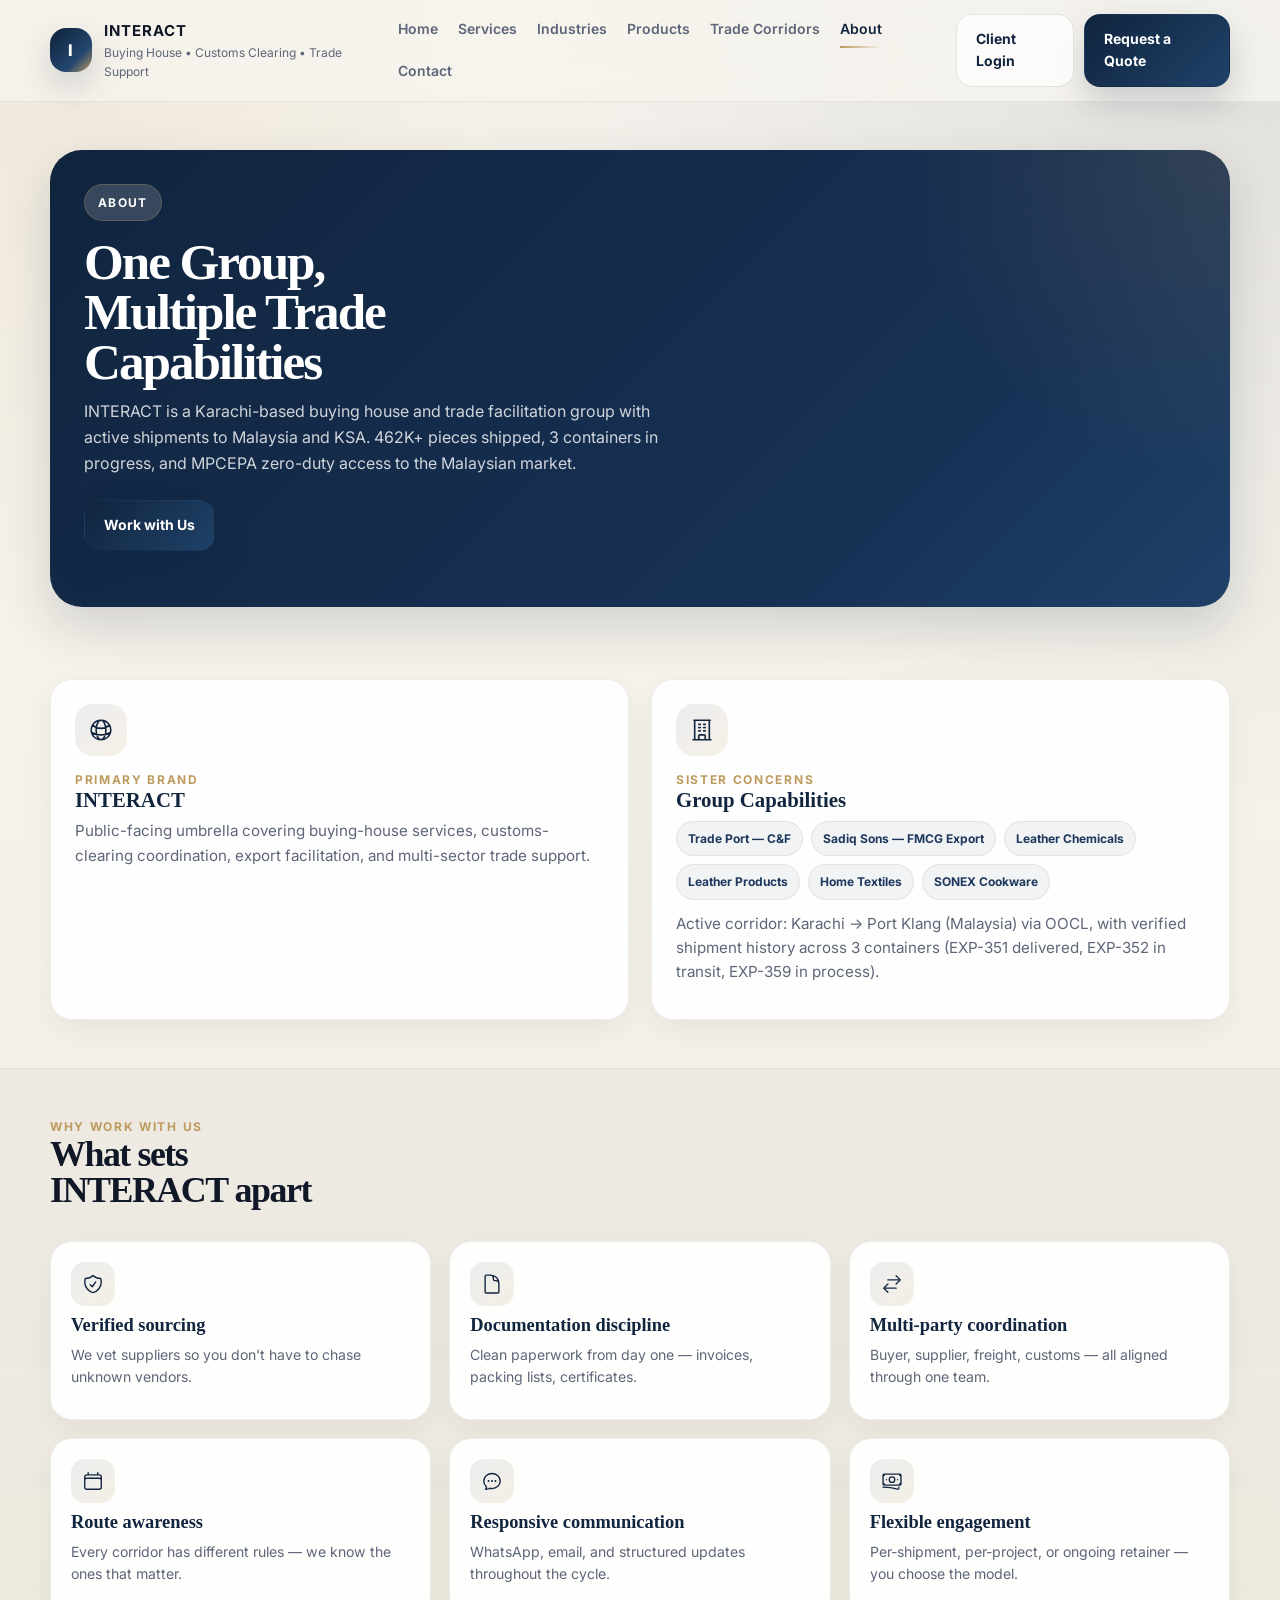
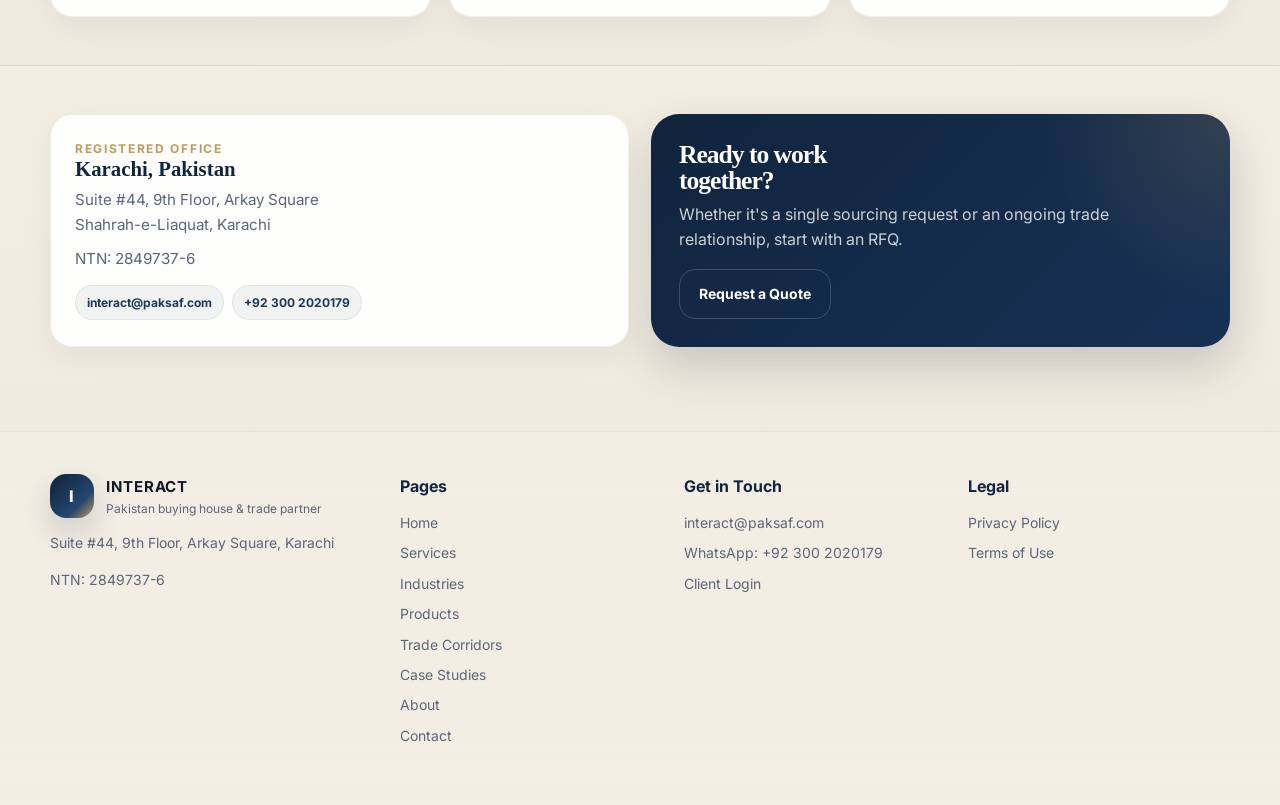
==== commit 6da8f6db: "Update about.html" ====
--- a/about.html
+++ b/about.html
@@ -125,7 +125,7 @@
   <footer class="site-footer">
     <div class="container footer-grid">
       <div><div class="brand" style="margin-bottom:10px;"><span class="brand-mark">I</span><span class="brand-copy"><strong>INTERACT</strong><span>Pakistan buying house &amp; trade partner</span></span></div><p>Suite #44, 9th Floor, Arkay Square, Karachi</p><p class="notice">NTN: 2849737-6</p></div>
-      <div><h4>Pages</h4><ul><li><a href="index.html">Home</a></li><li><a href="services.html">Services</a></li><li><a href="industries.html">Industries</a></li><li><a href="products.html">Products</a></li><li><a href="corridors.html">Trade Corridors</a></li><li><a href="about.html">About</a></li><li><a href="contact.html">Contact</a></li></ul></div>
+      <div><h4>Pages</h4><ul><li><a href="index.html">Home</a></li><li><a href="services.html">Services</a></li><li><a href="industries.html">Industries</a></li><li><a href="products.html">Products</a></li><li><a href="corridors.html">Trade Corridors</a></li><li><a href="case-studies.html">Case Studies</a></li><li><a href="about.html">About</a></li><li><a href="contact.html">Contact</a></li></ul></div>
       <div><h4>Get in Touch</h4><ul><li><a href="mailto:interact@paksaf.com">interact@paksaf.com</a></li><li><a href="https://wa.me/923002020179" target="_blank" rel="noopener">WhatsApp: +92 300 2020179</a></li><li><a href="client-login.html">Client Login</a></li></ul></div>
       <div><h4>Legal</h4><ul><li><a href="privacy.html">Privacy Policy</a></li><li><a href="terms.html">Terms of Use</a></li></ul></div>
     </div>
--- a/assets/styles.css
+++ b/assets/styles.css
@@ -34,7 +34,7 @@
 img { max-width: 100%; display: block; }
 .container { width: min(var(--container), calc(100% - 32px)); margin: 0 auto; }
 
-/* -- HEADER -- */
+/* ── HEADER ── */
 .site-header {
   position: sticky; top: 0; z-index: 20;
   backdrop-filter: blur(18px);
@@ -71,7 +71,7 @@
 .site-nav a.active::after, .site-nav a:hover::after { opacity: 1; transform: scaleX(1); }
 .header-actions { display: flex; gap: 10px; align-items: center; }
 
-/* -- BUTTONS -- */
+/* ── BUTTONS ── */
 .btn {
   display: inline-flex; align-items: center; justify-content: center; gap: 10px;
   padding: 13px 19px; border-radius: 16px; border: 1px solid transparent;
@@ -90,7 +90,7 @@
 .btn.secondary:hover { background: rgba(255,255,255,0.9); }
 .btn.ghost { background: transparent; border-color: rgba(255,255,255,0.18); color: #fff; }
 
-/* -- EYEBROW -- */
+/* ── EYEBROW ── */
 .eyebrow {
   display: inline-flex; align-items: center; gap: 8px; padding: 8px 13px;
   border-radius: 999px; background: var(--accent-soft); border: 1px solid var(--accent-line);
@@ -102,7 +102,7 @@
   letter-spacing: .14em; font-weight: 700;
 }
 
-/* -- HERO -- */
+/* ── HERO ── */
 .hero { padding: 40px 0 34px; }
 .hero-grid {
   display: grid; grid-template-columns: 1.14fr .86fr; gap: 28px; align-items: stretch;
@@ -140,7 +140,7 @@
 .hero-panel h3 { margin: 8px 0 8px; font-size: 1.4rem; line-height: 1.08; }
 .hero-panel p { margin: 0; color: var(--muted); font-size: .95rem; }
 
-/* -- STATS ROW -- */
+/* ── STATS ROW ── */
 .stats-row {
   display: grid; grid-template-columns: repeat(4, 1fr); gap: 16px;
 }
@@ -156,7 +156,7 @@
   display: block; color: var(--muted); font-size: .85rem; margin-top: 6px;
 }
 
-/* -- PAGE HERO -- */
+/* ── PAGE HERO ── */
 .page-hero { padding: 48px 0 24px; }
 .page-hero-box {
   border-radius: 32px; padding: 34px;
@@ -173,7 +173,7 @@
   max-width: 60ch; color: rgba(255,255,255,0.80); margin: 0 0 24px;
 }
 
-/* -- SECTIONS -- */
+/* ── SECTIONS ── */
 .section { padding: 48px 0; }
 .section.tight { padding: 24px 0 0; }
 .section-header {
@@ -196,14 +196,14 @@
   background: linear-gradient(180deg, rgba(255,255,255,0.45) 0%, rgba(249,244,235,0.72) 100%);
 }
 
-/* -- GRID -- */
+/* ── GRID ── */
 .grid { display: grid; gap: 18px; }
 .grid.cols-2 { grid-template-columns: repeat(2, 1fr); }
 .grid.cols-3 { grid-template-columns: repeat(3, 1fr); }
 .grid.cols-4 { grid-template-columns: repeat(4, 1fr); }
 .split { display: grid; gap: 22px; grid-template-columns: 1fr 1fr; }
 
-/* -- ICON CARDS -- */
+/* ── ICON CARDS ── */
 .card {
   background: var(--surface-strong); border: 1px solid rgba(16, 24, 40, 0.07);
   backdrop-filter: blur(10px); border-radius: var(--radius); padding: 24px;
@@ -239,7 +239,7 @@
 .card.compact .ic { width: 44px; height: 44px; border-radius: 14px; margin-bottom: 10px; }
 .card.compact .ic svg { width: 22px; height: 22px; }
 
-/* -- STEPS -- */
+/* ── STEPS ── */
 .steps { counter-reset: step; display: grid; gap: 14px; }
 .step {
   position: relative; padding: 20px 20px 20px 72px;
@@ -257,7 +257,7 @@
 .step h3 { margin: 0 0 4px; font-size: 1.1rem; }
 .step p { margin: 0; color: var(--muted); font-size: .92rem; }
 
-/* -- QUOTE BAND -- */
+/* ── QUOTE BAND ── */
 .quote-band {
   margin-top: 28px;
   background:
@@ -269,7 +269,7 @@
 .quote-band h2 { margin: 0 0 8px; font-size: 1.6rem; }
 .quote-band p { color: rgba(255,255,255,0.78); max-width: 56ch; margin: 0 0 16px; }
 
-/* -- TAGS -- */
+/* ── TAGS ── */
 .tag-row { display: flex; flex-wrap: wrap; gap: 8px; margin-top: 10px; }
 .tag {
   display: inline-flex; padding: 7px 11px; border-radius: 999px;
@@ -280,12 +280,19 @@
   display: flex; flex-wrap: wrap; gap: 10px; margin: 0; padding: 0; list-style: none;
 }
 .inline-list li {
-  padding: 10px 12px; border-radius: 999px;
+  padding: 0; border-radius: 999px;
   border: 1px solid rgba(255,255,255,0.11); background: rgba(255,255,255,0.08);
   font-size: 13px; font-weight: 600; color: rgba(255,255,255,0.86);
-}
-
-/* -- TABLE -- */
+  transition: background .18s ease, border-color .18s ease;
+}
+.inline-list li:hover {
+  background: rgba(255,255,255,0.16); border-color: rgba(255,255,255,0.22); cursor: pointer;
+}
+.inline-list li a {
+  display: block; padding: 10px 12px; color: inherit; text-decoration: none;
+}
+
+/* ── TABLE ── */
 .table-wrap {
   overflow-x: auto; background: var(--surface-strong);
   border: 1px solid rgba(16,24,40,0.07); border-radius: var(--radius);
@@ -295,7 +302,7 @@
 th, td { padding: 14px 16px; border-bottom: 1px solid rgba(16,24,40,0.06); text-align: left; }
 th { font-size: 12px; letter-spacing: 0.10em; text-transform: uppercase; color: var(--muted); }
 
-/* -- FORM -- */
+/* ── FORM ── */
 .form-grid { display: grid; gap: 14px; grid-template-columns: repeat(2, 1fr); }
 .form-grid .full { grid-column: 1 / -1; }
 label {
@@ -313,12 +320,12 @@
 }
 .form-actions-stack { display: flex; gap: 12px; flex-wrap: wrap; }
 
-/* -- MISC -- */
+/* ── MISC ── */
 .note { margin-top: 10px; color: var(--muted); font-size: 13px; }
 .notice { font-size: 14px; color: var(--muted); margin-top: 8px; }
 .center { text-align: center; }
 
-/* -- ROUTE CARD (corridors) -- */
+/* ── ROUTE CARD (corridors) ── */
 .route-card {
   background: var(--surface-strong); border: 1px solid rgba(16,24,40,0.07);
   border-radius: var(--radius); padding: 22px; box-shadow: var(--shadow-soft);
@@ -335,11 +342,11 @@
 .route-card h3 { margin: 0 0 4px; font-size: 1.15rem; font-family: var(--display); color: var(--brand); }
 .route-card p { margin: 0; color: var(--muted); font-size: .9rem; }
 
-/* -- CONTACT MINI GRID -- */
+/* ── CONTACT MINI GRID ── */
 .contact-mini-grid { display: grid; grid-template-columns: repeat(3, 1fr); gap: 14px; }
 .contact-mini-grid .card p { margin: 0; }
 
-/* -- FOOTER -- */
+/* ── FOOTER ── */
 .site-footer {
   padding: 42px 0 58px; margin-top: 36px;
   border-top: 1px solid rgba(16,24,40,0.06);
@@ -353,7 +360,7 @@
 .footer-grid a:hover { color: var(--brand); }
 .footer-grid ul { list-style: none; padding: 0; margin: 0; display: grid; gap: 8px; }
 
-/* -- RESPONSIVE -- */
+/* ── RESPONSIVE ── */
 @media (max-width: 980px) {
   .hero-grid, .split, .footer-grid, .grid.cols-4, .grid.cols-3, .grid.cols-2,
   .form-grid, .stats-row, .contact-mini-grid { grid-template-columns: 1fr; }
@@ -376,4 +383,4 @@
   .hero { padding-top: 24px; }
   .hero-copy h1 { max-width: none; }
   .stats-row { grid-template-columns: repeat(2, 1fr); }
-            }
+}
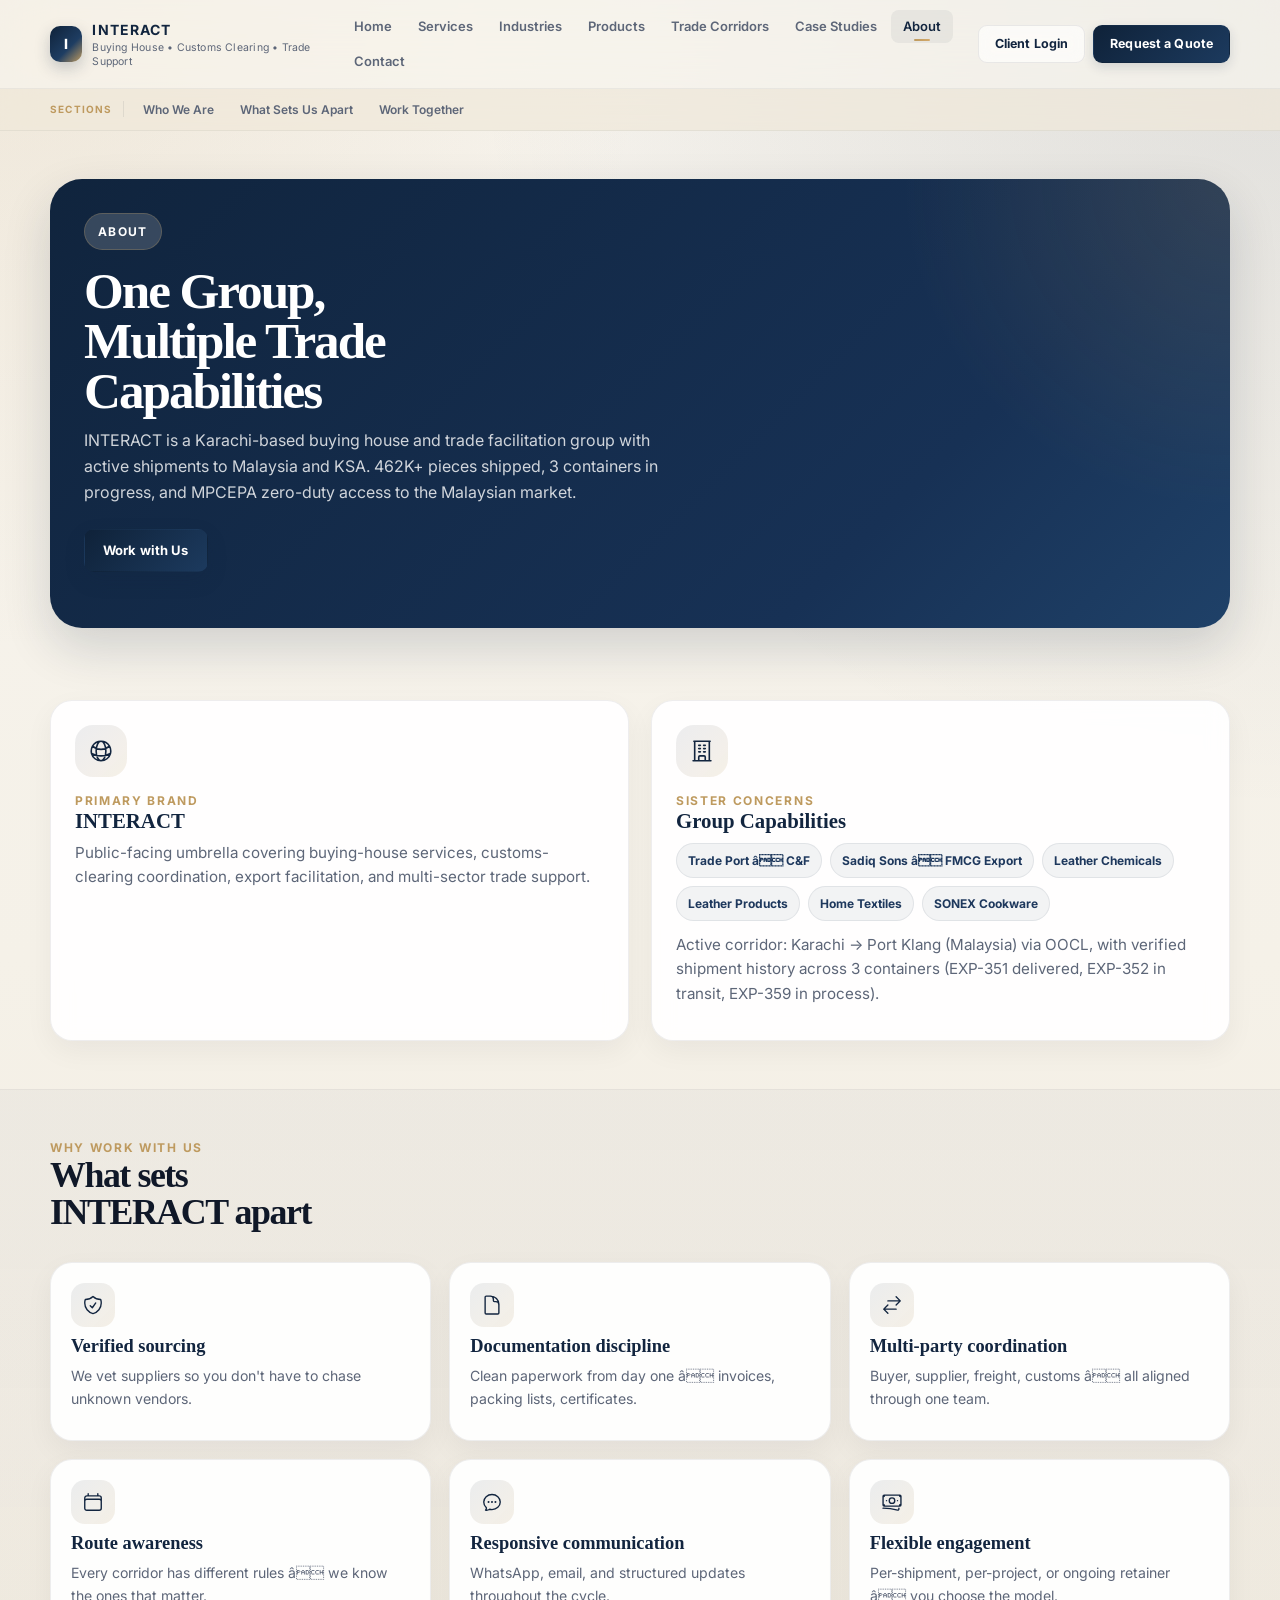
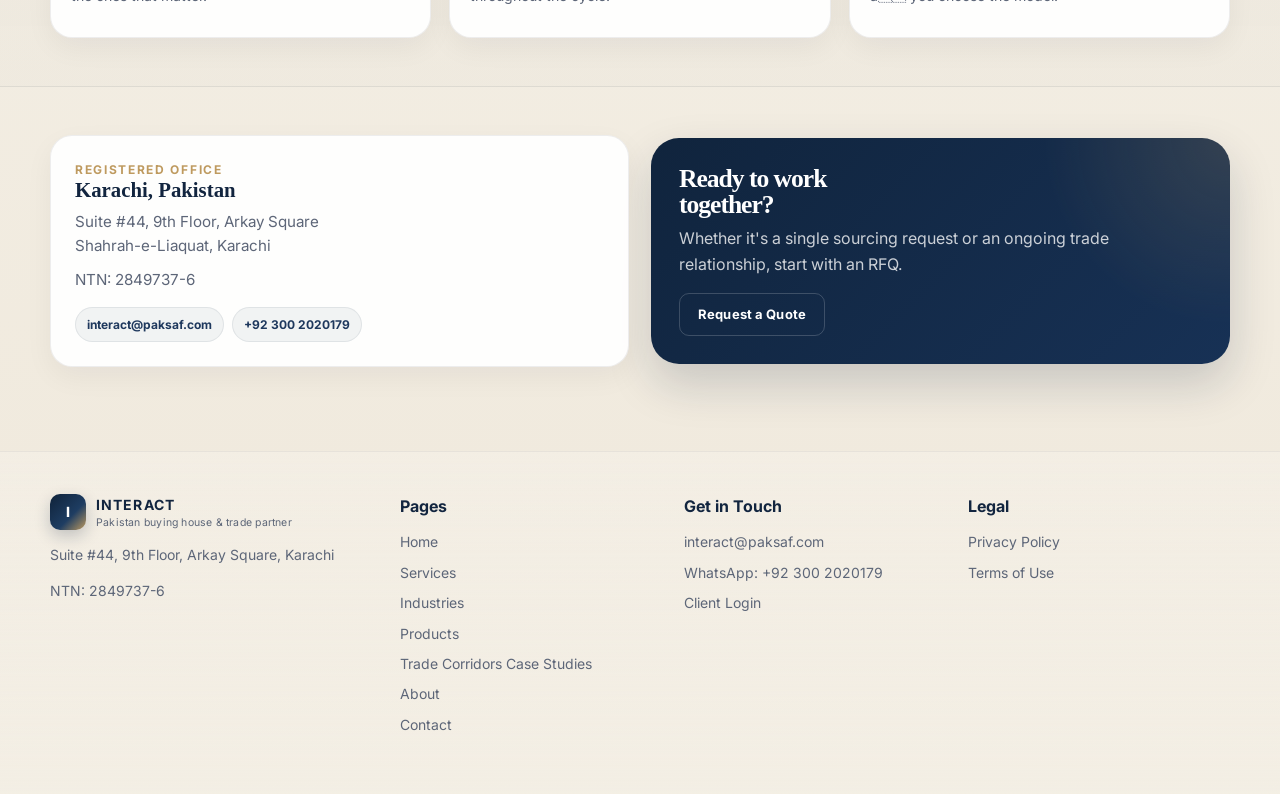
==== commit a024e929: "Update about.html" ====
--- a/about.html
+++ b/about.html
@@ -3,7 +3,7 @@
 <head>
   <meta charset="utf-8" />
   <meta name="viewport" content="width=device-width, initial-scale=1" />
-  <title>INTERACT — About</title>
+  <title>INTERACT â About</title>
   <meta name="description" content="INTERACT is a Pakistan-based buying house and trade facilitation group supporting sourcing, customs, export, and commercial coordination." />
   <link rel="preconnect" href="https://fonts.googleapis.com">
   <link rel="preconnect" href="https://fonts.gstatic.com" crossorigin>
@@ -16,11 +16,20 @@
       <a class="brand" href="index.html"><span class="brand-mark">I</span><span class="brand-copy"><strong>INTERACT</strong><span>Buying House &bull; Customs Clearing &bull; Trade Support</span></span></a>
       <button class="nav-toggle" data-nav-toggle aria-label="Open navigation">Menu</button>
       <nav class="site-nav" data-nav>
-        <a href="index.html">Home</a><a href="services.html">Services</a><a href="industries.html">Industries</a><a href="products.html">Products</a><a href="corridors.html">Trade Corridors</a><a href="about.html" class="active">About</a><a href="contact.html">Contact</a>
+        <a href="index.html">Home</a><a href="services.html">Services</a><a href="industries.html">Industries</a><a href="products.html">Products</a><a href="corridors.html">Trade Corridors</a>
+        <a href="case-studies.html">Case Studies</a><a href="about.html" class="active">About</a><a href="contact.html">Contact</a>
       </nav>
       <div class="header-actions"><a class="btn secondary" href="client-login.html">Client Login</a><a class="btn primary" href="contact.html#rfq">Request a Quote</a></div>
     </div>
   </header>
+  <nav class="page-subnav">
+    <div class="container">
+      <span class="subnav-label">Sections</span>
+      <a href="#who-we-are">Who We Are</a>
+      <a href="#what-sets-apart">What Sets Us Apart</a>
+      <a href="#work-together">Work Together</a>
+    </div>
+  </nav>
 
   <section class="page-hero"><div class="container"><div class="page-hero-box">
     <span class="eyebrow" style="background:rgba(255,255,255,.16);color:white;">About</span>
@@ -31,7 +40,7 @@
 
   <main>
     <!-- GROUP STRUCTURE -->
-    <section class="section">
+    <section class="section" id="who-we-are">
       <div class="container split">
         <article class="card">
           <div class="ic"><svg xmlns="http://www.w3.org/2000/svg" fill="none" viewBox="0 0 24 24" stroke-width="1.5" stroke="currentColor"><path stroke-linecap="round" stroke-linejoin="round" d="M12 21a9.004 9.004 0 0 0 8.716-6.747M12 21a9.004 9.004 0 0 1-8.716-6.747M12 21c2.485 0 4.5-4.03 4.5-9S14.485 3 12 3m0 18c-2.485 0-4.5-4.03-4.5-9S9.515 3 12 3m0 0a8.997 8.997 0 0 1 7.843 4.582M12 3a8.997 8.997 0 0 0-7.843 4.582m15.686 0A11.953 11.953 0 0 1 12 10.5c-2.998 0-5.74-1.1-7.843-2.918m15.686 0A8.959 8.959 0 0 1 21 12c0 .778-.099 1.533-.284 2.253m0 0A17.919 17.919 0 0 1 12 16.5c-3.162 0-6.133-.815-8.716-2.247m0 0A9.015 9.015 0 0 1 3 12c0-1.605.42-3.113 1.157-4.418"/></svg></div>
@@ -44,8 +53,8 @@
           <div class="kicker">Sister concerns</div>
           <h3>Group Capabilities</h3>
           <div class="tag-row">
-            <span class="tag">Trade Port — C&amp;F</span>
-            <span class="tag">Sadiq Sons — FMCG Export</span>
+            <span class="tag">Trade Port â C&amp;F</span>
+            <span class="tag">Sadiq Sons â FMCG Export</span>
             <span class="tag">Leather Chemicals</span>
             <span class="tag">Leather Products</span>
             <span class="tag">Home Textiles</span>
@@ -62,7 +71,7 @@
         <div class="section-header">
           <div>
             <div class="kicker">Why work with us</div>
-            <h2>What sets INTERACT apart</h2>
+            <h2 id="what-sets-apart">What sets INTERACT apart</h2>
           </div>
         </div>
         <div class="grid cols-3">
@@ -74,17 +83,17 @@
           <article class="card compact">
             <div class="ic"><svg xmlns="http://www.w3.org/2000/svg" fill="none" viewBox="0 0 24 24" stroke-width="1.5" stroke="currentColor"><path stroke-linecap="round" stroke-linejoin="round" d="M19.5 14.25v-2.625a3.375 3.375 0 0 0-3.375-3.375h-1.5A1.125 1.125 0 0 1 13.5 7.125v-1.5a3.375 3.375 0 0 0-3.375-3.375H8.25m2.25 0H5.625c-.621 0-1.125.504-1.125 1.125v17.25c0 .621.504 1.125 1.125 1.125h12.75c.621 0 1.125-.504 1.125-1.125V11.25a9 9 0 0 0-9-9Z"/></svg></div>
             <h3>Documentation discipline</h3>
-            <p>Clean paperwork from day one — invoices, packing lists, certificates.</p>
+            <p>Clean paperwork from day one â invoices, packing lists, certificates.</p>
           </article>
           <article class="card compact">
             <div class="ic"><svg xmlns="http://www.w3.org/2000/svg" fill="none" viewBox="0 0 24 24" stroke-width="1.5" stroke="currentColor"><path stroke-linecap="round" stroke-linejoin="round" d="M7.5 21 3 16.5m0 0L7.5 12M3 16.5h13.5m0-13.5L21 7.5m0 0L16.5 12M21 7.5H7.5"/></svg></div>
             <h3>Multi-party coordination</h3>
-            <p>Buyer, supplier, freight, customs — all aligned through one team.</p>
+            <p>Buyer, supplier, freight, customs â all aligned through one team.</p>
           </article>
           <article class="card compact">
             <div class="ic"><svg xmlns="http://www.w3.org/2000/svg" fill="none" viewBox="0 0 24 24" stroke-width="1.5" stroke="currentColor"><path stroke-linecap="round" stroke-linejoin="round" d="M6.75 3v2.25M17.25 3v2.25M3 18.75V7.5a2.25 2.25 0 0 1 2.25-2.25h13.5A2.25 2.25 0 0 1 21 7.5v11.25m-18 0A2.25 2.25 0 0 0 5.25 21h13.5A2.25 2.25 0 0 0 21 18.75m-18 0v-7.5A2.25 2.25 0 0 1 5.25 9h13.5A2.25 2.25 0 0 1 21 11.25v7.5"/></svg></div>
             <h3>Route awareness</h3>
-            <p>Every corridor has different rules — we know the ones that matter.</p>
+            <p>Every corridor has different rules â we know the ones that matter.</p>
           </article>
           <article class="card compact">
             <div class="ic"><svg xmlns="http://www.w3.org/2000/svg" fill="none" viewBox="0 0 24 24" stroke-width="1.5" stroke="currentColor"><path stroke-linecap="round" stroke-linejoin="round" d="M8.625 12a.375.375 0 1 1-.75 0 .375.375 0 0 1 .75 0Zm0 0H8.25m4.125 0a.375.375 0 1 1-.75 0 .375.375 0 0 1 .75 0Zm0 0H12m4.125 0a.375.375 0 1 1-.75 0 .375.375 0 0 1 .75 0Zm0 0h-.375M21 12c0 4.556-4.03 8.25-9 8.25a9.764 9.764 0 0 1-2.555-.337A5.972 5.972 0 0 1 5.41 20.97a5.969 5.969 0 0 1-.474-.065 4.48 4.48 0 0 0 .978-2.025c.09-.457-.133-.901-.467-1.226C3.93 16.178 3 14.189 3 12c0-4.556 4.03-8.25 9-8.25s9 3.694 9 8.25Z"/></svg></div>
@@ -94,7 +103,7 @@
           <article class="card compact">
             <div class="ic"><svg xmlns="http://www.w3.org/2000/svg" fill="none" viewBox="0 0 24 24" stroke-width="1.5" stroke="currentColor"><path stroke-linecap="round" stroke-linejoin="round" d="M2.25 18.75a60.07 60.07 0 0 1 15.797 2.101c.727.198 1.453-.342 1.453-1.096V18.75M3.75 4.5v.75A.75.75 0 0 1 3 6h-.75m0 0v-.375c0-.621.504-1.125 1.125-1.125H20.25M2.25 6v9m18-10.5v.75c0 .414.336.75.75.75h.75m-1.5-1.5h.375c.621 0 1.125.504 1.125 1.125v9.75c0 .621-.504 1.125-1.125 1.125h-.375m1.5-1.5H21a.75.75 0 0 0-.75.75v.75m0 0H3.75m0 0h-.375a1.125 1.125 0 0 1-1.125-1.125V15m1.5 1.5v-.75A.75.75 0 0 0 3 15h-.75M15 10.5a3 3 0 1 1-6 0 3 3 0 0 1 6 0Zm3 0h.008v.008H18V10.5Zm-12 0h.008v.008H6V10.5Z"/></svg></div>
             <h3>Flexible engagement</h3>
-            <p>Per-shipment, per-project, or ongoing retainer — you choose the model.</p>
+            <p>Per-shipment, per-project, or ongoing retainer â you choose the model.</p>
           </article>
         </div>
       </div>
@@ -114,7 +123,7 @@
           </div>
         </div>
         <div class="quote-band" style="margin-top:0; align-self:center;">
-          <h2>Ready to work together?</h2>
+          <h2 id="work-together">Ready to work together?</h2>
           <p>Whether it's a single sourcing request or an ongoing trade relationship, start with an RFQ.</p>
           <a class="btn ghost" href="contact.html#rfq">Request a Quote</a>
         </div>
@@ -125,7 +134,8 @@
   <footer class="site-footer">
     <div class="container footer-grid">
       <div><div class="brand" style="margin-bottom:10px;"><span class="brand-mark">I</span><span class="brand-copy"><strong>INTERACT</strong><span>Pakistan buying house &amp; trade partner</span></span></div><p>Suite #44, 9th Floor, Arkay Square, Karachi</p><p class="notice">NTN: 2849737-6</p></div>
-      <div><h4>Pages</h4><ul><li><a href="index.html">Home</a></li><li><a href="services.html">Services</a></li><li><a href="industries.html">Industries</a></li><li><a href="products.html">Products</a></li><li><a href="corridors.html">Trade Corridors</a></li><li><a href="case-studies.html">Case Studies</a></li><li><a href="about.html">About</a></li><li><a href="contact.html">Contact</a></li></ul></div>
+      <div><h4>Pages</h4><ul><li><a href="index.html">Home</a></li><li><a href="services.html">Services</a></li><li><a href="industries.html">Industries</a></li><li><a href="products.html">Products</a></li><li><a href="corridors.html">Trade Corridors</a>
+        <a href="case-studies.html">Case Studies</a></li><li><a href="about.html">About</a></li><li><a href="contact.html">Contact</a></li></ul></div>
       <div><h4>Get in Touch</h4><ul><li><a href="mailto:interact@paksaf.com">interact@paksaf.com</a></li><li><a href="https://wa.me/923002020179" target="_blank" rel="noopener">WhatsApp: +92 300 2020179</a></li><li><a href="client-login.html">Client Login</a></li></ul></div>
       <div><h4>Legal</h4><ul><li><a href="privacy.html">Privacy Policy</a></li><li><a href="terms.html">Terms of Use</a></li></ul></div>
     </div>
--- a/assets/styles.css
+++ b/assets/styles.css
@@ -34,63 +34,113 @@
 img { max-width: 100%; display: block; }
 .container { width: min(var(--container), calc(100% - 32px)); margin: 0 auto; }
 
-/* ── HEADER ── */
+/* ââ HEADER ââ */
 .site-header {
   position: sticky; top: 0; z-index: 20;
-  backdrop-filter: blur(18px);
-  background: rgba(247, 244, 238, 0.82);
-  border-bottom: 1px solid rgba(16, 24, 40, 0.06);
+  backdrop-filter: blur(24px) saturate(1.4);
+  -webkit-backdrop-filter: blur(24px) saturate(1.4);
+  background: rgba(247, 244, 238, 0.72);
+  border-bottom: 1px solid rgba(16, 24, 40, 0.05);
+  transition: box-shadow .3s ease, background .3s ease;
+}
+.site-header.scrolled {
+  background: rgba(247, 244, 238, 0.92);
+  box-shadow: 0 4px 24px rgba(16, 24, 40, 0.06);
 }
 .header-inner {
   display: flex; align-items: center; justify-content: space-between;
-  gap: 18px; padding: 14px 0;
-}
-.brand { display: flex; align-items: center; gap: 12px; }
+  gap: 14px; padding: 10px 0;
+}
+.brand { display: flex; align-items: center; gap: 10px; text-decoration: none; }
 .brand-mark {
-  width: 44px; height: 44px; border-radius: 16px;
+  width: 36px; height: 36px; border-radius: 10px;
   display: grid; place-items: center;
-  background: linear-gradient(135deg, #0f2239 0%, #24466f 68%, #be9a5f 100%);
-  color: #fff; font-weight: 800; letter-spacing: .03em;
-  box-shadow: 0 14px 32px rgba(18, 37, 63, 0.18);
-}
-.brand-copy strong { display: block; font-size: 15px; letter-spacing: .06em; }
-.brand-copy span { display: block; font-size: 12px; color: var(--muted); }
+  background: linear-gradient(135deg, #0f2239 0%, #1e3d62 60%, #be9a5f 100%);
+  color: #fff; font-weight: 800; font-size: 14px; letter-spacing: .03em;
+  box-shadow: 0 6px 16px rgba(18, 37, 63, 0.22);
+  transition: transform .2s ease, box-shadow .2s ease;
+}
+.brand:hover .brand-mark { transform: scale(1.05); box-shadow: 0 8px 20px rgba(18, 37, 63, 0.28); }
+.brand-copy strong { display: block; font-size: 14px; letter-spacing: .08em; color: var(--brand); }
+.brand-copy span { display: block; font-size: 10.5px; color: var(--muted); letter-spacing: .02em; line-height: 1.3; }
 .nav-toggle {
   display: none; border: 1px solid var(--line);
-  background: var(--surface-strong); border-radius: 14px;
-  padding: 10px 12px; font-weight: 700;
-}
-.site-nav { display: flex; align-items: center; gap: 20px; flex-wrap: wrap; }
-.site-nav a { position: relative; font-size: 14px; color: var(--muted); font-weight: 600; }
-.site-nav a::after {
-  content: ""; position: absolute; left: 0; bottom: -8px; width: 100%; height: 2px;
-  background: linear-gradient(90deg, var(--accent), transparent);
-  opacity: 0; transform: scaleX(.5); transform-origin: left; transition: .2s ease;
-}
-.site-nav a.active, .site-nav a:hover { color: var(--brand); }
-.site-nav a.active::after, .site-nav a:hover::after { opacity: 1; transform: scaleX(1); }
-.header-actions { display: flex; gap: 10px; align-items: center; }
-
-/* ── BUTTONS ── */
+  background: var(--surface-strong); border-radius: 10px;
+  padding: 8px 12px; font-weight: 700; font-size: 13px;
+}
+.site-nav { display: flex; align-items: center; gap: 2px; flex-wrap: wrap; }
+.site-nav a {
+  position: relative; font-size: 13px; color: var(--muted); font-weight: 600;
+  padding: 6px 12px; border-radius: 8px;
+  transition: color .18s ease, background .18s ease;
+}
+.site-nav a::after { display: none; }
+.site-nav a:hover { color: var(--brand); background: rgba(18, 37, 63, 0.04); }
+.site-nav a.active {
+  color: var(--brand); background: rgba(18, 37, 63, 0.06);
+}
+.site-nav a.active::before {
+  content: ""; position: absolute; bottom: 2px; left: 50%; transform: translateX(-50%);
+  width: 16px; height: 2px; border-radius: 2px;
+  background: linear-gradient(90deg, var(--accent), #d4a96a);
+}
+.header-actions { display: flex; gap: 8px; align-items: center; flex-shrink: 0; }
+
+/* ââ PAGE SUB-NAV ââ */
+.page-subnav {
+  position: sticky; top: 57px; z-index: 18;
+  backdrop-filter: blur(16px) saturate(1.2);
+  -webkit-backdrop-filter: blur(16px) saturate(1.2);
+  background: rgba(239, 232, 219, 0.7);
+  border-bottom: 1px solid rgba(16, 24, 40, 0.05);
+  overflow-x: auto; -webkit-overflow-scrolling: touch;
+  scrollbar-width: none;
+}
+.page-subnav::-webkit-scrollbar { display: none; }
+.page-subnav .container {
+  display: flex; align-items: center; gap: 4px; padding: 6px 0;
+}
+.page-subnav .subnav-label {
+  font-size: 10px; text-transform: uppercase; letter-spacing: .12em;
+  color: var(--accent); font-weight: 700; white-space: nowrap;
+  padding-right: 10px; margin-right: 4px;
+  border-right: 1px solid rgba(16, 24, 40, 0.08);
+}
+.page-subnav a {
+  font-size: 12px; font-weight: 600; color: var(--muted);
+  padding: 5px 11px; border-radius: 6px; white-space: nowrap;
+  transition: color .18s ease, background .18s ease;
+  text-decoration: none;
+}
+.page-subnav a:hover { color: var(--brand); background: rgba(18, 37, 63, 0.05); }
+.page-subnav a.active {
+  color: var(--brand); background: rgba(18, 37, 63, 0.07);
+  box-shadow: inset 0 -2px 0 var(--accent);
+}
+
+/* ââ BUTTONS ââ */
 .btn {
-  display: inline-flex; align-items: center; justify-content: center; gap: 10px;
-  padding: 13px 19px; border-radius: 16px; border: 1px solid transparent;
-  font-weight: 700; transition: .22s ease; cursor: pointer; font-size: 14px;
+  display: inline-flex; align-items: center; justify-content: center; gap: 8px;
+  padding: 10px 18px; border-radius: 10px; border: 1px solid transparent;
+  font-weight: 700; transition: all .22s ease; cursor: pointer; font-size: 13px;
+  letter-spacing: .01em;
 }
 .btn:hover { transform: translateY(-1px); }
 .btn.primary {
-  background: linear-gradient(135deg, #10243d 0%, #204269 100%);
-  color: #fff; box-shadow: 0 16px 34px rgba(16, 36, 61, 0.18);
-}
-.btn.primary:hover { box-shadow: 0 20px 42px rgba(16, 36, 61, 0.24); }
+  background: linear-gradient(135deg, #0f2239 0%, #1c3a5e 100%);
+  color: #fff; box-shadow: 0 8px 20px rgba(16, 36, 61, 0.16);
+}
+.btn.primary:hover { box-shadow: 0 12px 28px rgba(16, 36, 61, 0.22); }
 .btn.secondary {
-  background: rgba(255,255,255,0.68); color: var(--brand);
-  border-color: rgba(16,24,40,0.10); backdrop-filter: blur(8px);
-}
-.btn.secondary:hover { background: rgba(255,255,255,0.9); }
+  background: rgba(255,255,255,0.6); color: var(--brand);
+  border-color: rgba(16,24,40,0.08); backdrop-filter: blur(8px);
+}
+.btn.secondary:hover { background: rgba(255,255,255,0.88); }
 .btn.ghost { background: transparent; border-color: rgba(255,255,255,0.18); color: #fff; }
-
-/* ── EYEBROW ── */
+.header-actions .btn { padding: 8px 16px; font-size: 12.5px; border-radius: 9px; }
+.header-actions .btn.primary { box-shadow: 0 4px 12px rgba(16, 36, 61, 0.14); }
+
+/* ââ EYEBROW ââ */
 .eyebrow {
   display: inline-flex; align-items: center; gap: 8px; padding: 8px 13px;
   border-radius: 999px; background: var(--accent-soft); border: 1px solid var(--accent-line);
@@ -102,7 +152,7 @@
   letter-spacing: .14em; font-weight: 700;
 }
 
-/* ── HERO ── */
+/* ââ HERO ââ */
 .hero { padding: 40px 0 34px; }
 .hero-grid {
   display: grid; grid-template-columns: 1.14fr .86fr; gap: 28px; align-items: stretch;
@@ -140,7 +190,7 @@
 .hero-panel h3 { margin: 8px 0 8px; font-size: 1.4rem; line-height: 1.08; }
 .hero-panel p { margin: 0; color: var(--muted); font-size: .95rem; }
 
-/* ── STATS ROW ── */
+/* ââ STATS ROW ââ */
 .stats-row {
   display: grid; grid-template-columns: repeat(4, 1fr); gap: 16px;
 }
@@ -156,7 +206,7 @@
   display: block; color: var(--muted); font-size: .85rem; margin-top: 6px;
 }
 
-/* ── PAGE HERO ── */
+/* ââ PAGE HERO ââ */
 .page-hero { padding: 48px 0 24px; }
 .page-hero-box {
   border-radius: 32px; padding: 34px;
@@ -173,7 +223,7 @@
   max-width: 60ch; color: rgba(255,255,255,0.80); margin: 0 0 24px;
 }
 
-/* ── SECTIONS ── */
+/* ââ SECTIONS ââ */
 .section { padding: 48px 0; }
 .section.tight { padding: 24px 0 0; }
 .section-header {
@@ -196,14 +246,14 @@
   background: linear-gradient(180deg, rgba(255,255,255,0.45) 0%, rgba(249,244,235,0.72) 100%);
 }
 
-/* ── GRID ── */
+/* ââ GRID ââ */
 .grid { display: grid; gap: 18px; }
 .grid.cols-2 { grid-template-columns: repeat(2, 1fr); }
 .grid.cols-3 { grid-template-columns: repeat(3, 1fr); }
 .grid.cols-4 { grid-template-columns: repeat(4, 1fr); }
 .split { display: grid; gap: 22px; grid-template-columns: 1fr 1fr; }
 
-/* ── ICON CARDS ── */
+/* ââ ICON CARDS ââ */
 .card {
   background: var(--surface-strong); border: 1px solid rgba(16, 24, 40, 0.07);
   backdrop-filter: blur(10px); border-radius: var(--radius); padding: 24px;
@@ -239,7 +289,7 @@
 .card.compact .ic { width: 44px; height: 44px; border-radius: 14px; margin-bottom: 10px; }
 .card.compact .ic svg { width: 22px; height: 22px; }
 
-/* ── STEPS ── */
+/* ââ STEPS ââ */
 .steps { counter-reset: step; display: grid; gap: 14px; }
 .step {
   position: relative; padding: 20px 20px 20px 72px;
@@ -257,7 +307,7 @@
 .step h3 { margin: 0 0 4px; font-size: 1.1rem; }
 .step p { margin: 0; color: var(--muted); font-size: .92rem; }
 
-/* ── QUOTE BAND ── */
+/* ââ QUOTE BAND ââ */
 .quote-band {
   margin-top: 28px;
   background:
@@ -269,7 +319,7 @@
 .quote-band h2 { margin: 0 0 8px; font-size: 1.6rem; }
 .quote-band p { color: rgba(255,255,255,0.78); max-width: 56ch; margin: 0 0 16px; }
 
-/* ── TAGS ── */
+/* ââ TAGS ââ */
 .tag-row { display: flex; flex-wrap: wrap; gap: 8px; margin-top: 10px; }
 .tag {
   display: inline-flex; padding: 7px 11px; border-radius: 999px;
@@ -292,7 +342,7 @@
   display: block; padding: 10px 12px; color: inherit; text-decoration: none;
 }
 
-/* ── TABLE ── */
+/* ââ TABLE ââ */
 .table-wrap {
   overflow-x: auto; background: var(--surface-strong);
   border: 1px solid rgba(16,24,40,0.07); border-radius: var(--radius);
@@ -302,7 +352,7 @@
 th, td { padding: 14px 16px; border-bottom: 1px solid rgba(16,24,40,0.06); text-align: left; }
 th { font-size: 12px; letter-spacing: 0.10em; text-transform: uppercase; color: var(--muted); }
 
-/* ── FORM ── */
+/* ââ FORM ââ */
 .form-grid { display: grid; gap: 14px; grid-template-columns: repeat(2, 1fr); }
 .form-grid .full { grid-column: 1 / -1; }
 label {
@@ -320,12 +370,12 @@
 }
 .form-actions-stack { display: flex; gap: 12px; flex-wrap: wrap; }
 
-/* ── MISC ── */
+/* ââ MISC ââ */
 .note { margin-top: 10px; color: var(--muted); font-size: 13px; }
 .notice { font-size: 14px; color: var(--muted); margin-top: 8px; }
 .center { text-align: center; }
 
-/* ── ROUTE CARD (corridors) ── */
+/* ââ ROUTE CARD (corridors) ââ */
 .route-card {
   background: var(--surface-strong); border: 1px solid rgba(16,24,40,0.07);
   border-radius: var(--radius); padding: 22px; box-shadow: var(--shadow-soft);
@@ -342,11 +392,11 @@
 .route-card h3 { margin: 0 0 4px; font-size: 1.15rem; font-family: var(--display); color: var(--brand); }
 .route-card p { margin: 0; color: var(--muted); font-size: .9rem; }
 
-/* ── CONTACT MINI GRID ── */
+/* ââ CONTACT MINI GRID ââ */
 .contact-mini-grid { display: grid; grid-template-columns: repeat(3, 1fr); gap: 14px; }
 .contact-mini-grid .card p { margin: 0; }
 
-/* ── FOOTER ── */
+/* ââ FOOTER ââ */
 .site-footer {
   padding: 42px 0 58px; margin-top: 36px;
   border-top: 1px solid rgba(16,24,40,0.06);
@@ -360,7 +410,7 @@
 .footer-grid a:hover { color: var(--brand); }
 .footer-grid ul { list-style: none; padding: 0; margin: 0; display: grid; gap: 8px; }
 
-/* ── RESPONSIVE ── */
+/* ââ RESPONSIVE ââ */
 @media (max-width: 980px) {
   .hero-grid, .split, .footer-grid, .grid.cols-4, .grid.cols-3, .grid.cols-2,
   .form-grid, .stats-row, .contact-mini-grid { grid-template-columns: 1fr; }
@@ -375,12 +425,15 @@
   .nav-toggle { display: inline-flex; }
   .site-nav {
     width: 100%; display: none; flex-direction: column;
-    align-items: flex-start; gap: 14px; padding: 14px 0 6px;
+    align-items: flex-start; gap: 4px; padding: 10px 0 6px;
   }
   .site-nav.open { display: flex; }
+  .site-nav a { padding: 8px 12px; }
   .header-actions { width: 100%; justify-content: flex-start; flex-wrap: wrap; }
   .page-hero-box, .hero-grid, .hero-panel, .card, .step, .quote-band { padding: 22px; }
   .hero { padding-top: 24px; }
   .hero-copy h1 { max-width: none; }
   .stats-row { grid-template-columns: repeat(2, 1fr); }
-}
+  .page-subnav { top: 57px; }
+  .page-subnav .subnav-label { display: none; }
+}
